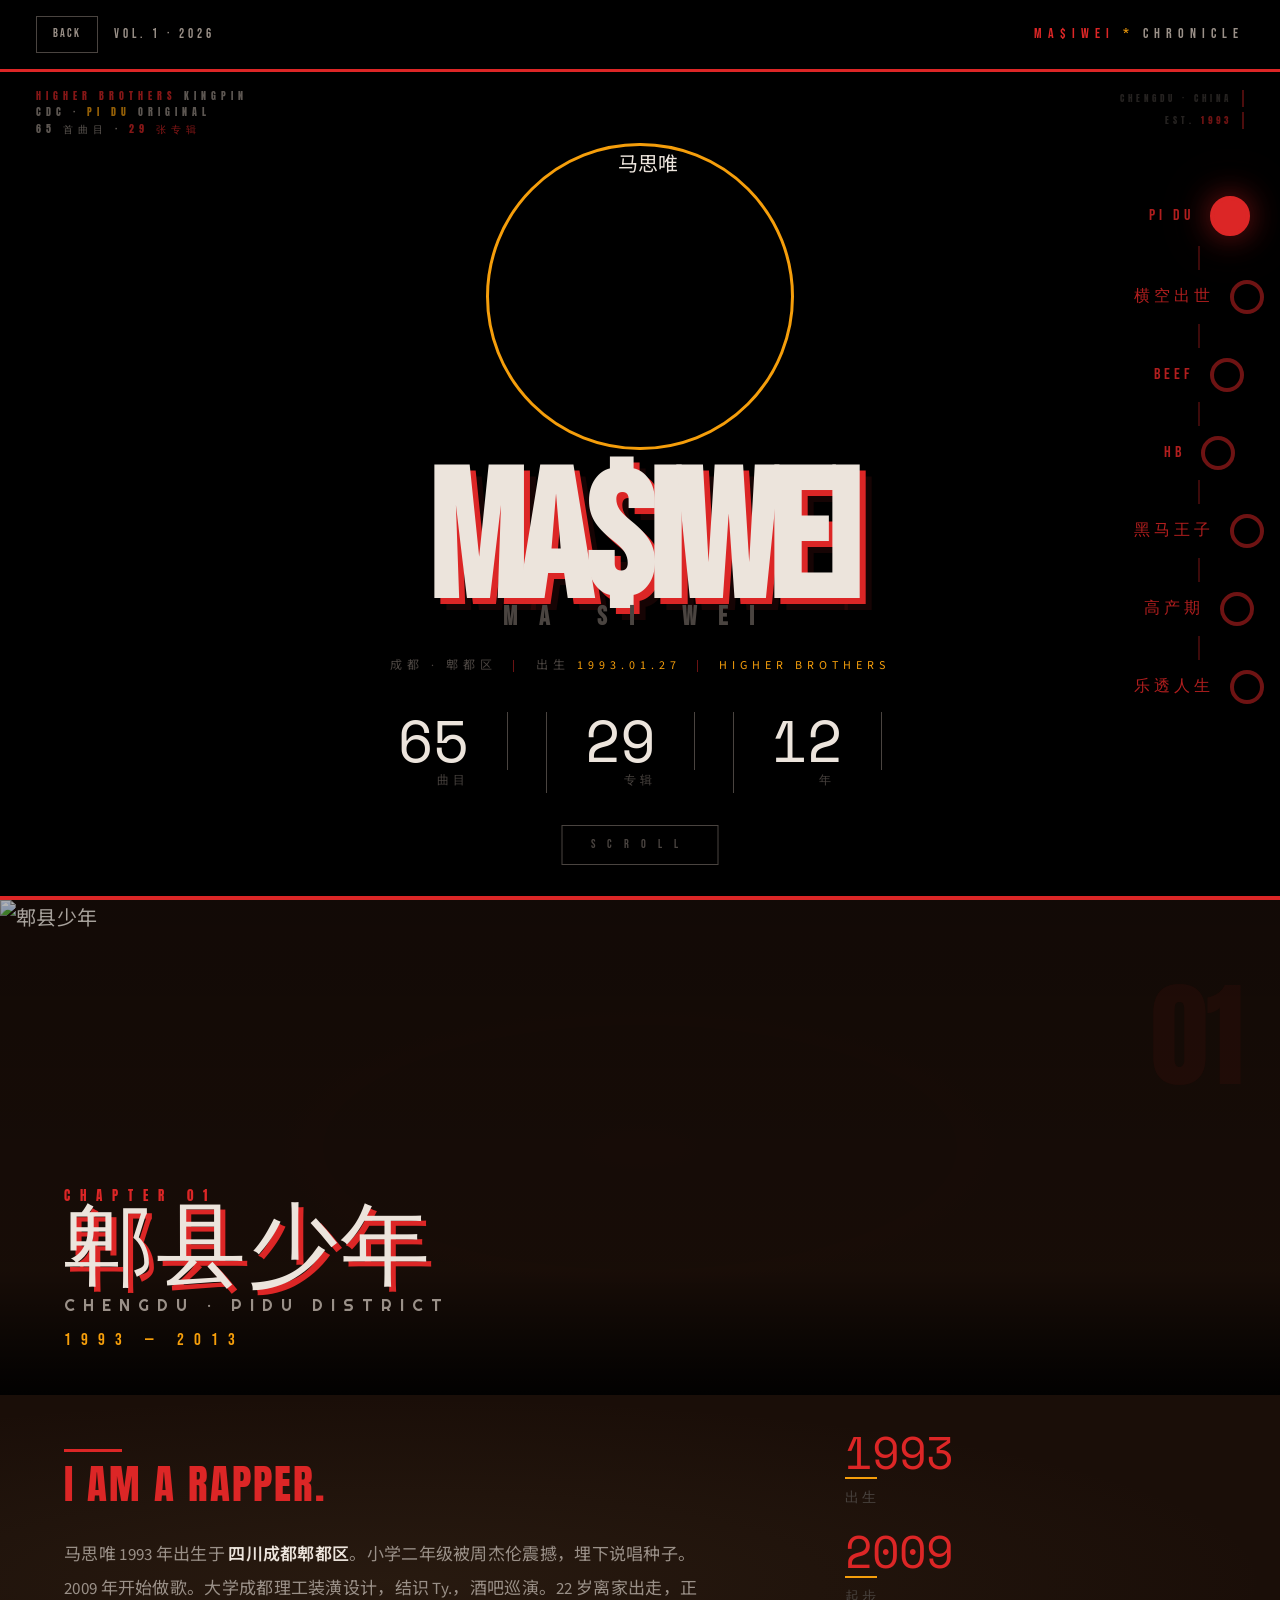
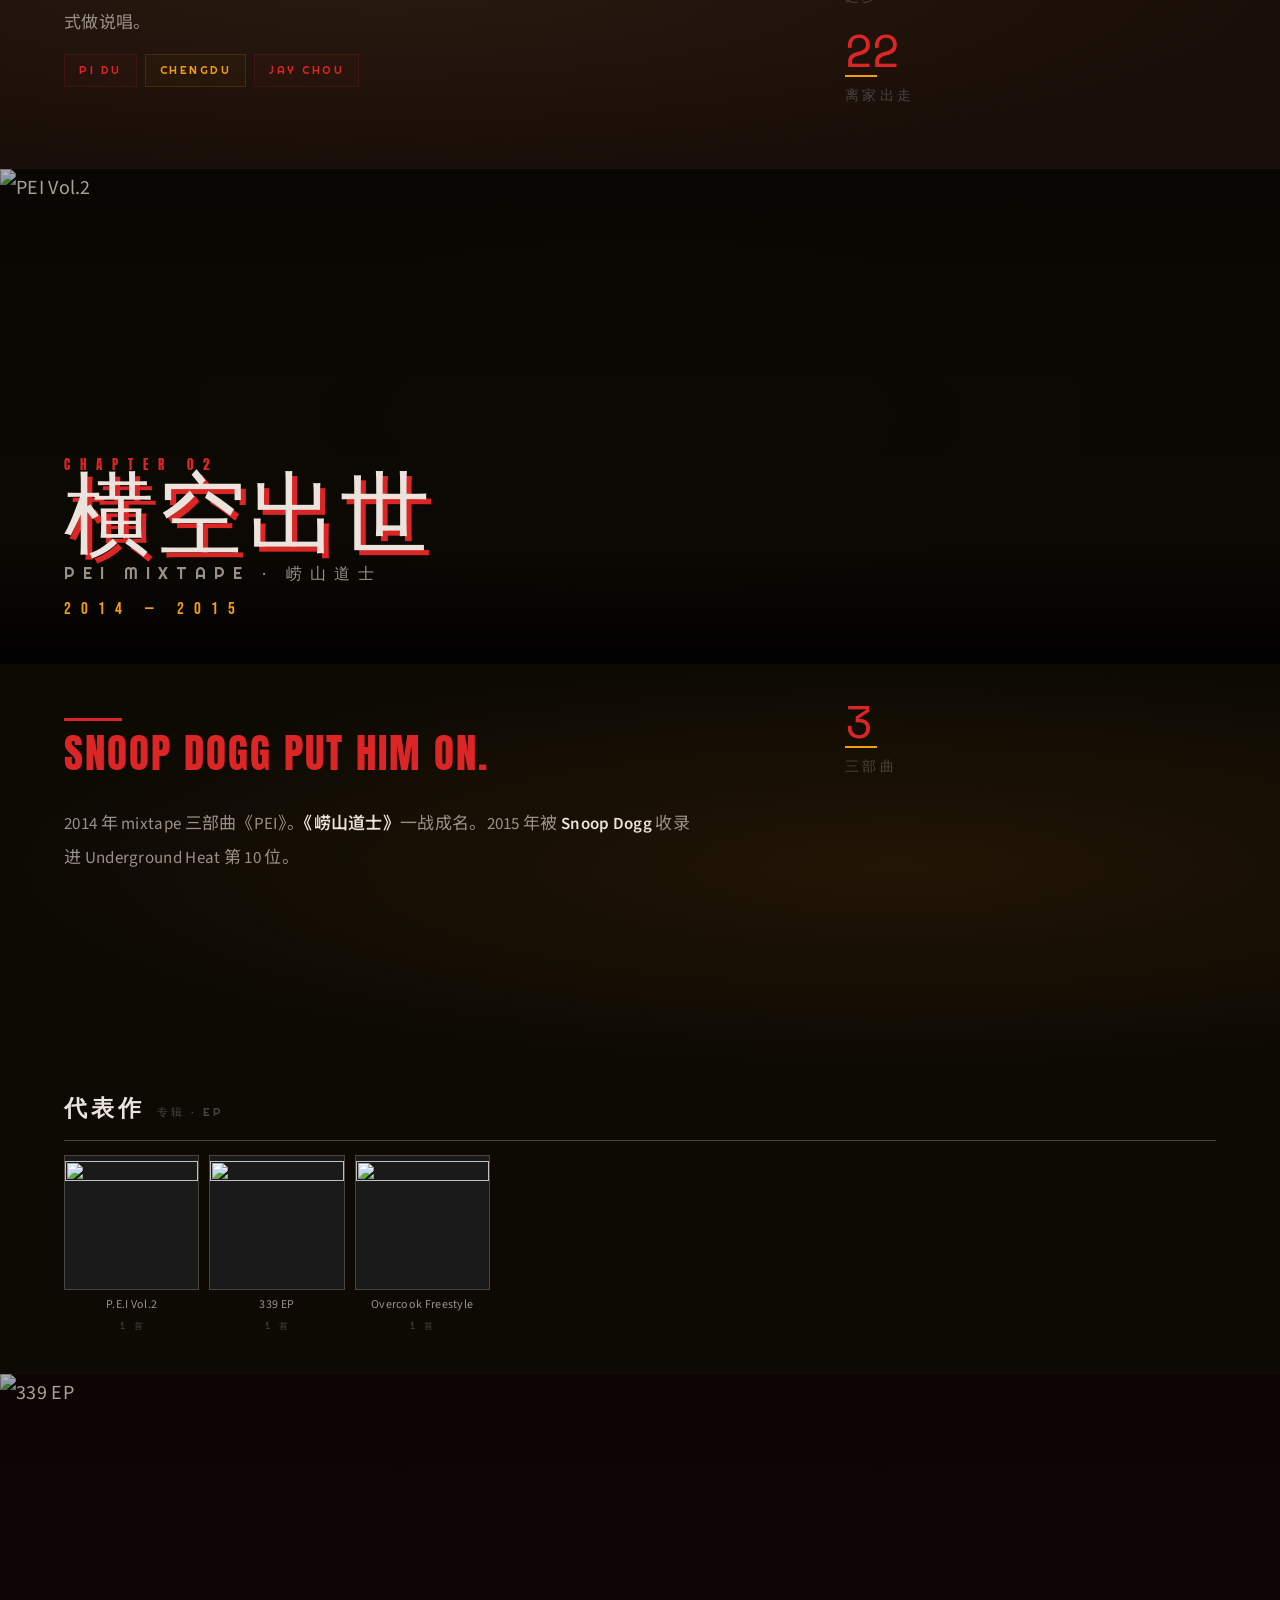
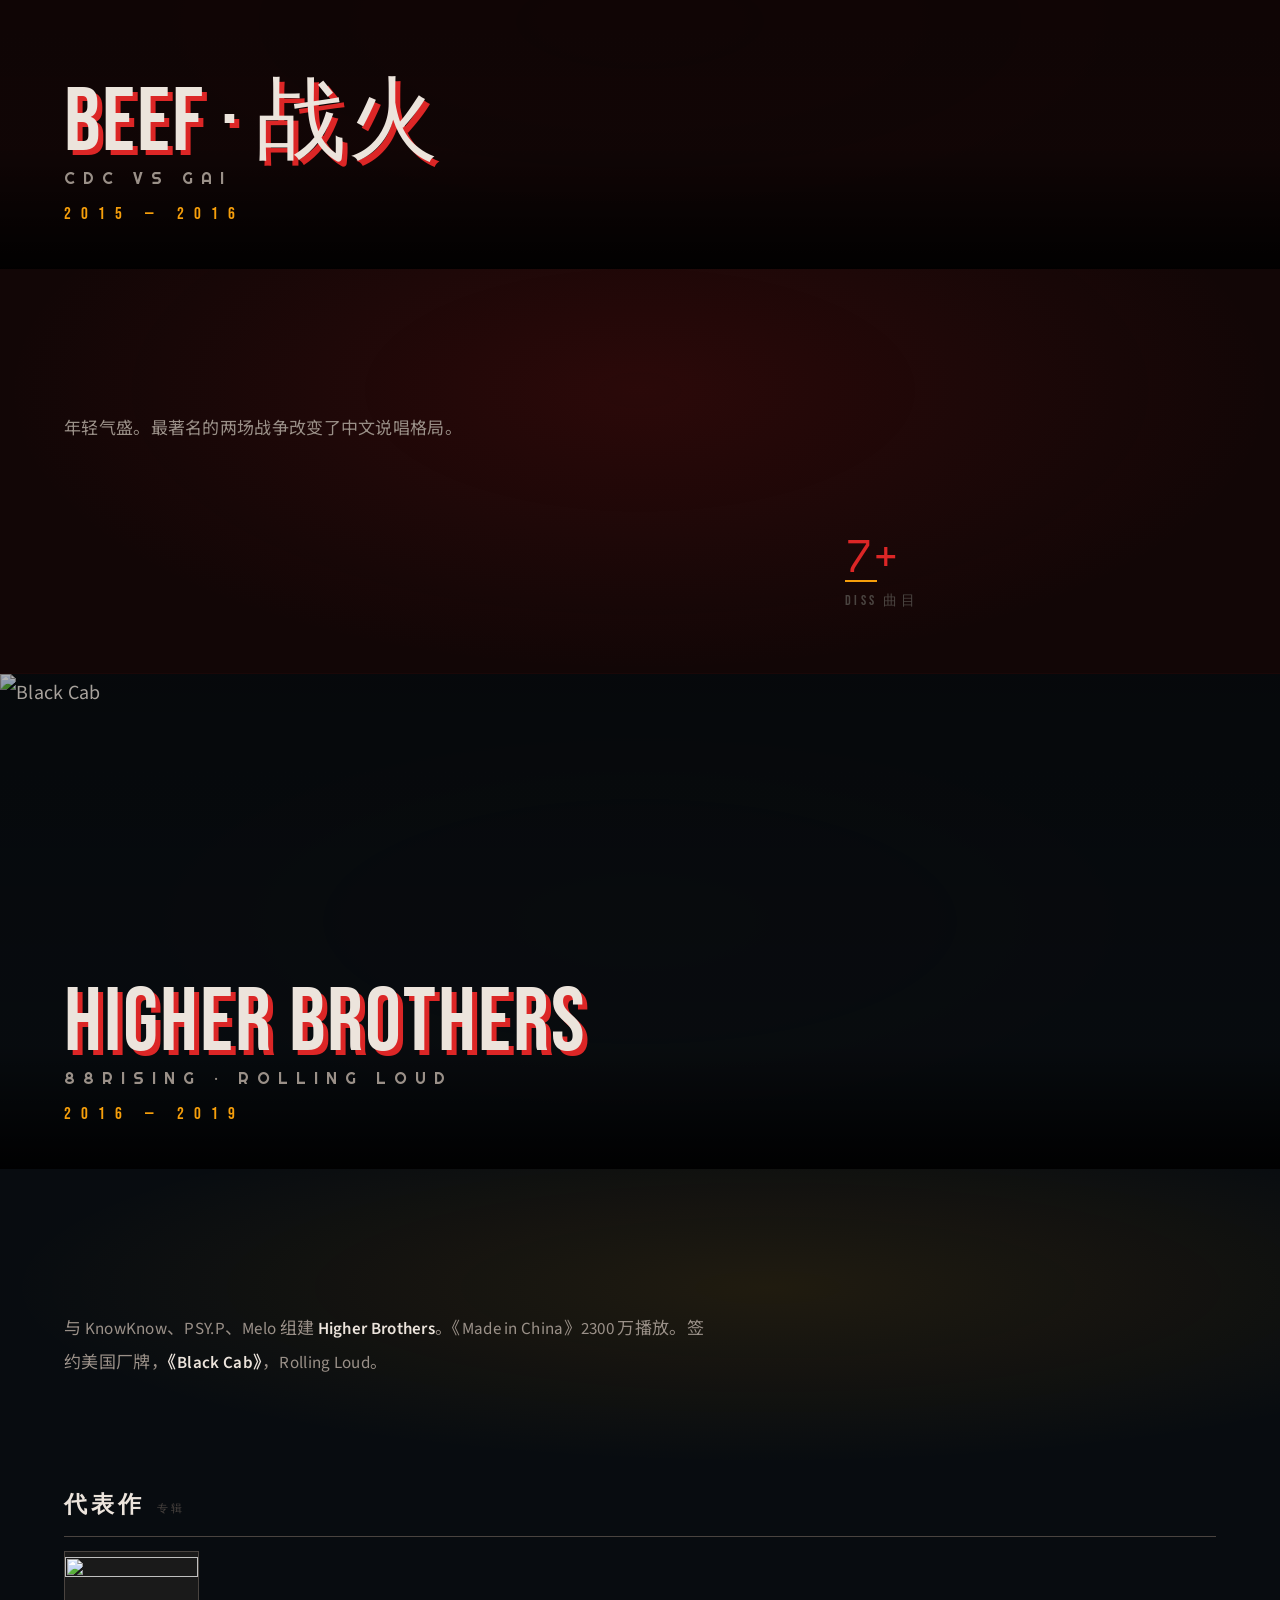
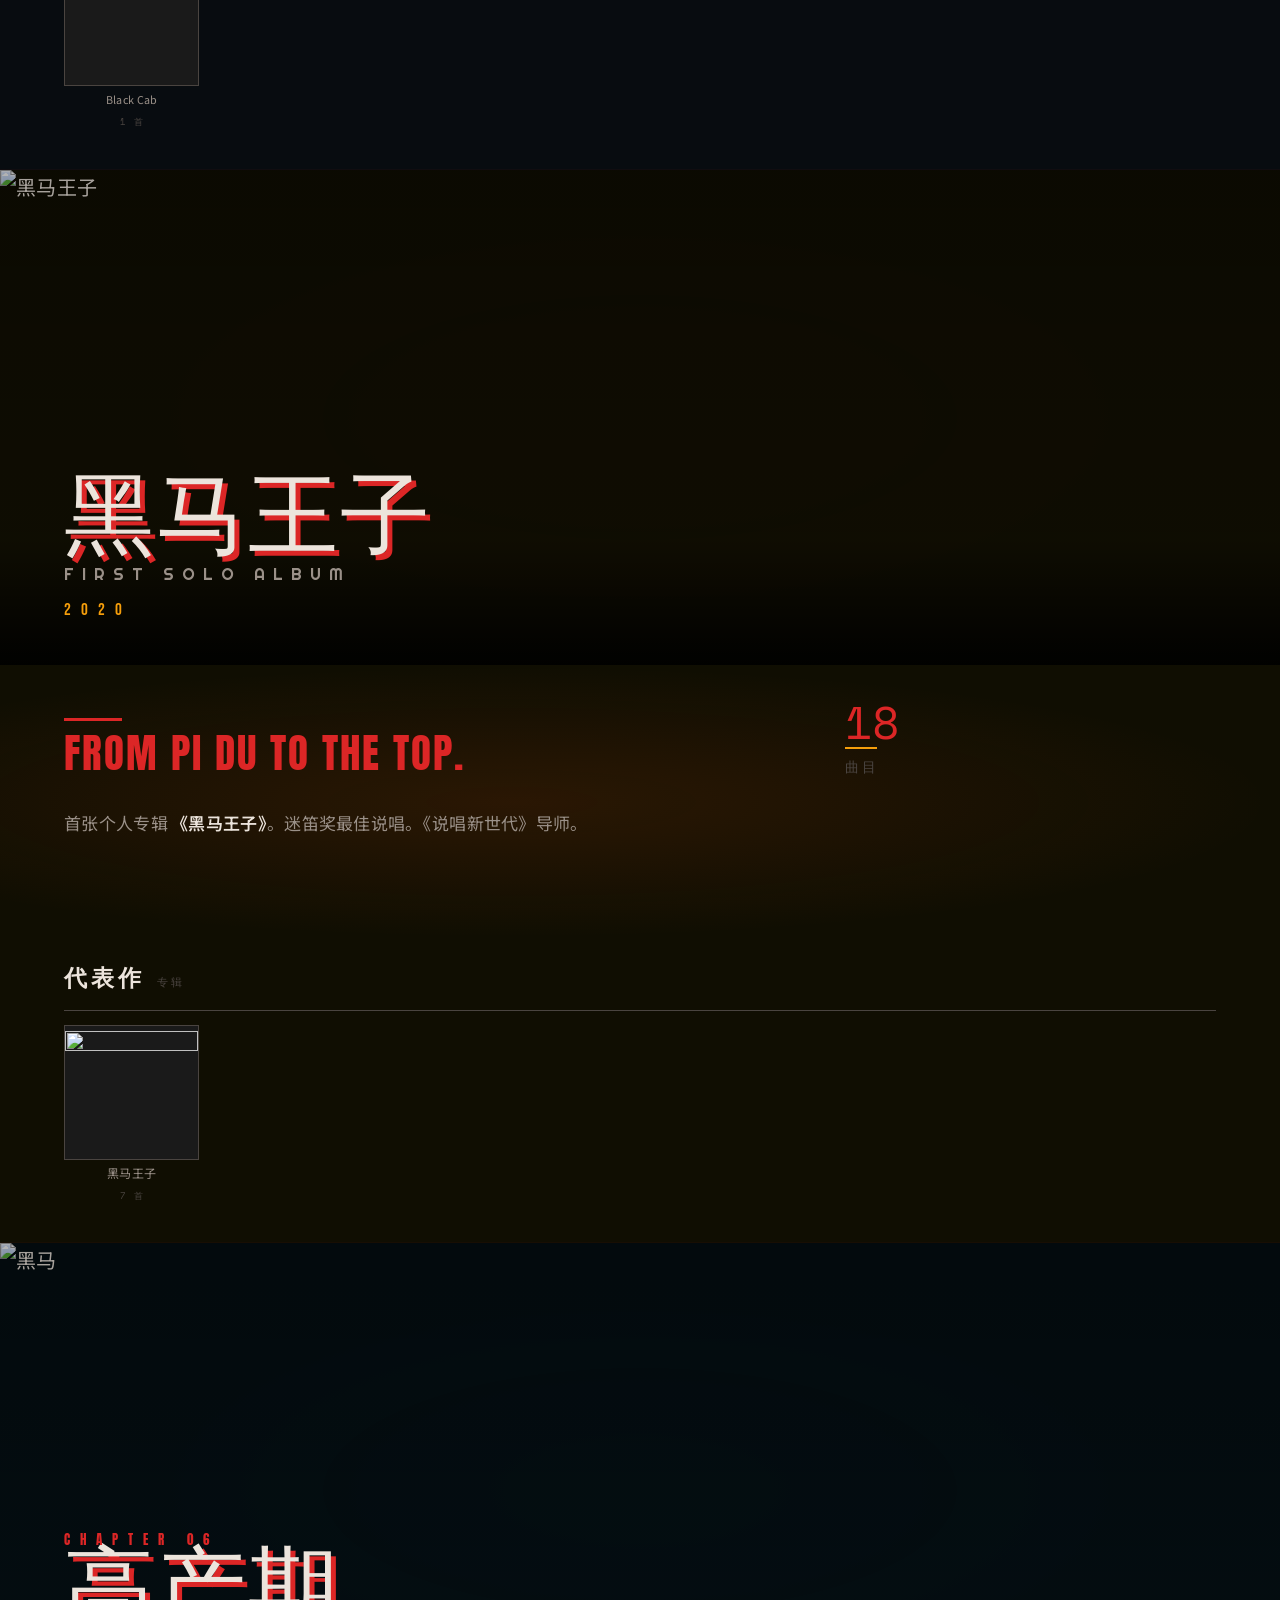
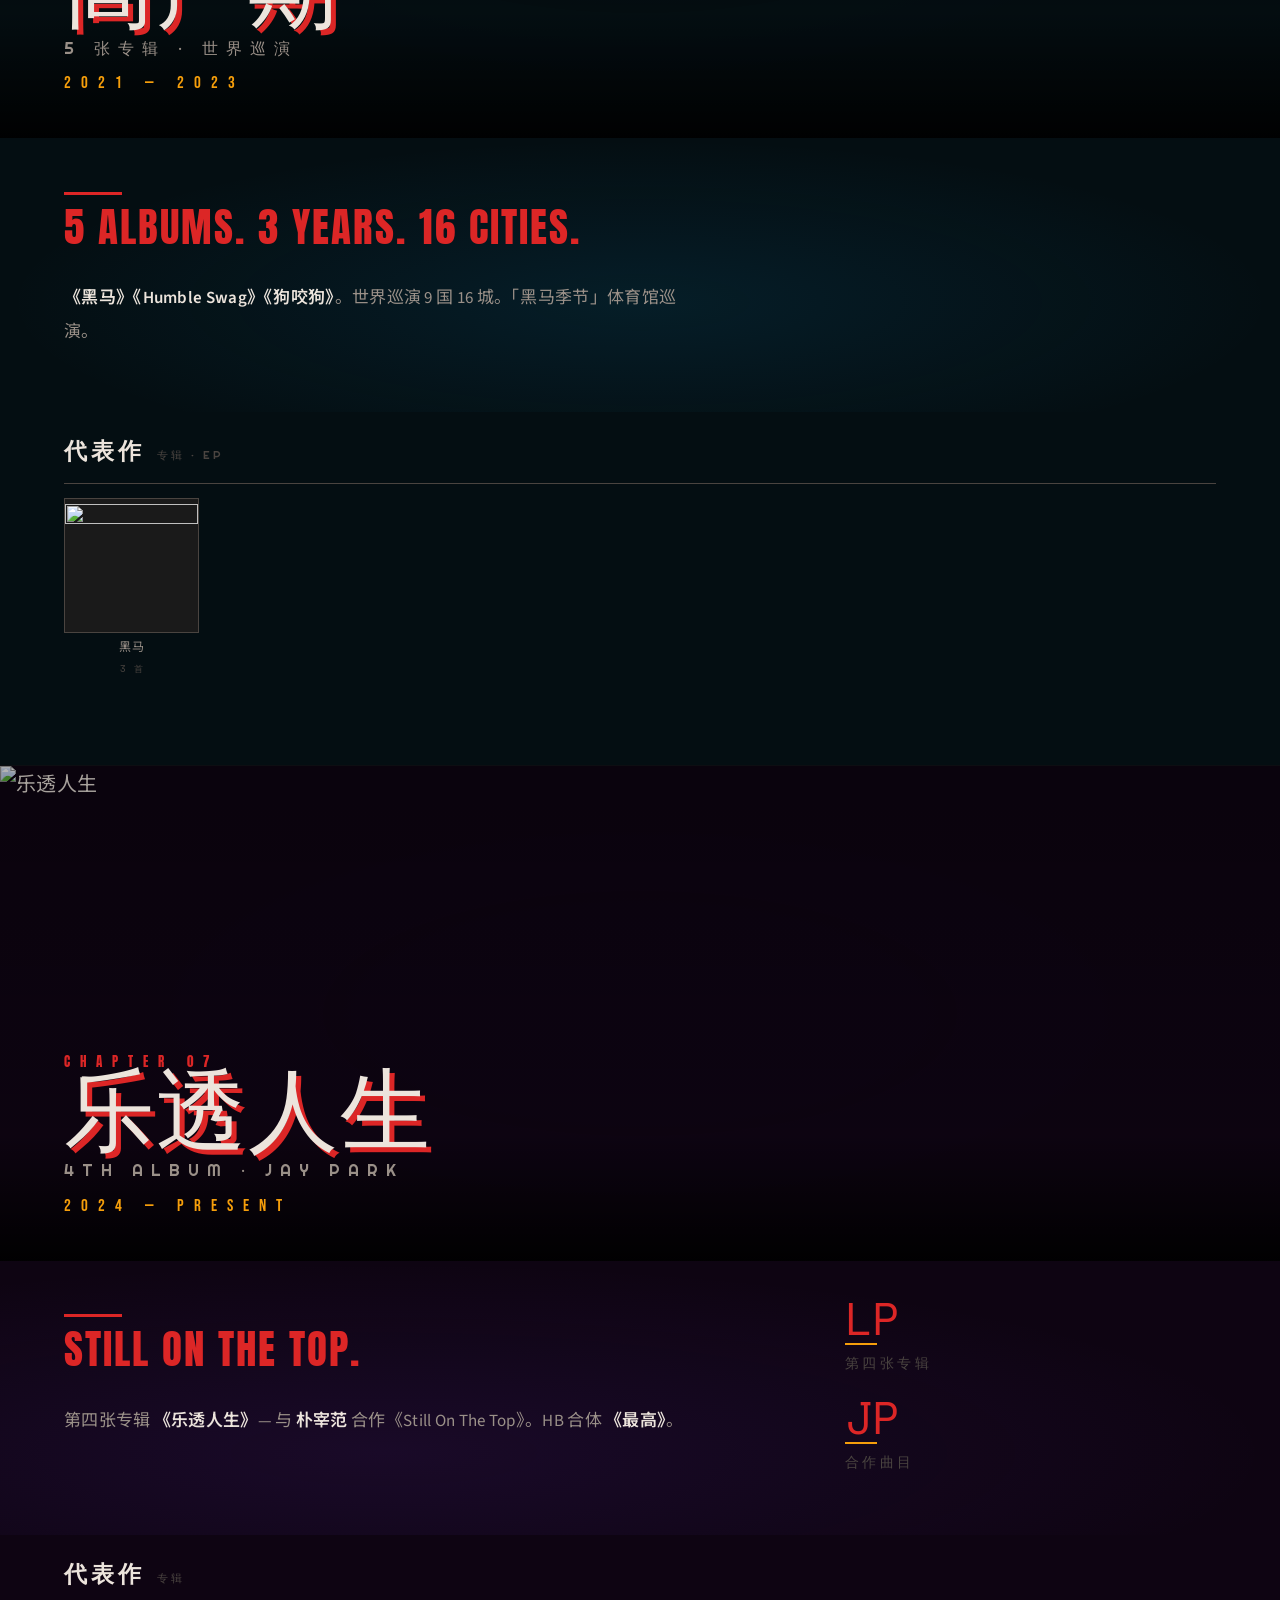
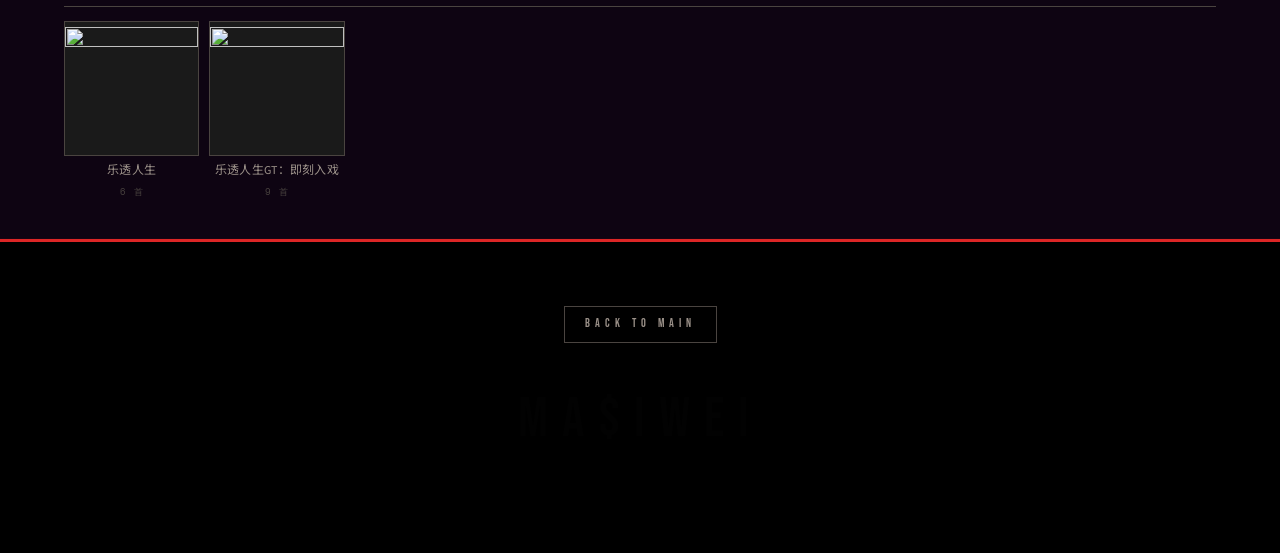
==== artist-masiwei.html @ 4bcbb210 "feat: add 马思唯 (MaSiWei) independent artist biography page - Magazine-style editorial layout with Ame" ====
<!DOCTYPE html>
<html lang="zh-CN">
<head>
<meta charset="UTF-8">
<meta name="viewport" content="width=device-width, initial-scale=1.0">
<title>MA$IWEI · 马思唯</title>
<link href="https://fonts.googleapis.com/css2?family=Bebas+Neue&family=Anton&family=Righteous&family=Space+Mono:wght@400;700&family=Source+Sans+3:wght@300;400;500;600;700;900&family=Noto+Sans+SC:wght@300;400;500;700;900&display=swap" rel="stylesheet">
<style>
*,*::before,*::after{margin:0;padding:0;box-sizing:border-box}
html{scroll-behavior:smooth}
body{font-family:'Source Sans 3','Noto Sans SC',sans-serif;background:#000;color:#ece4dc;overflow-x:hidden;font-weight:400;line-height:1.9;font-size:20px;-webkit-font-smoothing:antialiased;letter-spacing:0.3px}
:root{--bk:#000;--rd:#DC2626;--rd2:#991B1B;--gd:#F59E0B;--gd2:#D97706;--wh:#ece4dc;--gr:#9a9088;--gr2:#4a4440;--font-d:'Bebas Neue','Impact','Arial Black',sans-serif;--font-t:'Anton','Impact',sans-serif;--font-r:'Righteous',cursive;--font-b:'Source Sans 3','Noto Sans SC',sans-serif;--font-m:'Space Mono','Courier New',monospace;--spring:cubic-bezier(0.34,1.56,0.64,1);--ease-out:cubic-bezier(0.16,1,0.3,1)}
::selection{background:var(--rd);color:#000}a{color:inherit;text-decoration:none}img{display:block;max-width:100%}
.g-d{position:fixed;top:0;left:3%;width:80px;height:100vh;z-index:0;pointer-events:none;opacity:0.08}.g-d svg{width:100%;height:100%}
.g-s{position:fixed;inset:0;z-index:0;pointer-events:none;opacity:0.04}
.g-t{position:fixed;bottom:4%;right:4%;width:clamp(120px,20vw,260px);z-index:0;pointer-events:none;opacity:0.025}
.top-bar{position:fixed;top:0;left:0;right:0;z-index:1000;display:flex;align-items:center;justify-content:space-between;padding:16px 36px;background:#000;border-bottom:3px solid var(--rd);font-size:13px;letter-spacing:4px;text-transform:uppercase}
.top-bar .l{color:var(--gr);display:flex;align-items:center;gap:16px}
.top-bar .l .back{font-size:12px;letter-spacing:2px;color:var(--gr);border:1px solid var(--gr2);padding:6px 16px;transition:all .2s;font-family:var(--font-d)}
.top-bar .l .back:hover{border-color:var(--rd);color:var(--rd);transform:scale(0.97)}
.top-bar .l .back:active{transform:scale(0.92)}.top-bar .l span{font-family:var(--font-d);letter-spacing:4px;font-size:13px}
.top-bar .r{font-family:var(--font-d);color:var(--gr);letter-spacing:6px;font-size:14px}
.top-bar .r em{font-style:normal;color:var(--rd)}.top-bar .r .hl{color:var(--gd)}
.side-nav{position:fixed;right:16px;top:50%;transform:translateY(-50%);z-index:999;display:flex;flex-direction:column;align-items:center;gap:10px}
.side-nav .sn-dot{display:flex;align-items:center;gap:16px;flex-direction:row-reverse;cursor:pointer;transition:all .3s;opacity:0.5;position:relative}
.side-nav .sn-dot:hover,.side-nav .sn-dot.active{opacity:1}
.side-nav .sn-dot .sd-circle{width:34px;height:34px;border-radius:50%;border:4px solid rgba(220,38,38,0.5);transition:all .3s;flex-shrink:0;background:transparent}
.side-nav .sn-dot.active .sd-circle{background:var(--rd);border-color:var(--rd);box-shadow:0 0 30px rgba(220,38,38,0.5),0 0 60px rgba(220,38,38,0.2);width:40px;height:40px}
.side-nav .sn-dot:hover .sd-circle{border-color:var(--gd);background:rgba(245,158,11,0.15)}
.side-nav .sn-dot .sd-label{font-family:var(--font-d);font-size:16px;letter-spacing:4px;color:var(--rd);white-space:nowrap;text-transform:uppercase;opacity:0.8}
.side-nav .sn-line{width:2px;height:24px;background:var(--rd2);opacity:0.4}.side-nav .sn-line:last-child{display:none}
@media(max-width:768px){.side-nav{display:none}}
.hero{position:relative;min-height:100vh;display:flex;align-items:center;justify-content:center;overflow:hidden;background:#000;z-index:1;border-bottom:4px solid var(--rd)}
.hero::after{content:'';position:absolute;top:0;left:0;right:0;height:6px;background:linear-gradient(90deg,var(--rd),var(--gd),var(--rd))}
.hero-coverlines{position:absolute;top:clamp(70px,10vh,100px);left:clamp(20px,3vw,36px);z-index:3;display:flex;flex-direction:column;align-items:flex-start;gap:5px;opacity:0.6}
.hero-coverlines .cl{font-family:var(--font-t);font-size:clamp(10px,0.8vw,13px);letter-spacing:5px;text-transform:uppercase;color:var(--gr);line-height:1.1}
.hero-coverlines .cl em{font-style:normal;color:var(--rd)}.hero-coverlines .cl .g{color:var(--gd)}
.hero-coverlines-r{position:absolute;top:clamp(70px,10vh,100px);right:clamp(20px,3vw,36px);z-index:3;display:flex;flex-direction:column;align-items:flex-end;gap:5px;opacity:0.5}
.hero-coverlines-r .ln{font-family:var(--font-t);font-size:clamp(9px,0.7vw,12px);letter-spacing:4px;text-transform:uppercase;color:var(--gr2);border-right:2px solid var(--rd2);padding-right:10px}
.hero-coverlines-r .ln em{font-style:normal;color:var(--rd)}
.hero-inner{position:relative;z-index:2;display:flex;flex-direction:column;align-items:center;gap:clamp(14px,3vh,36px);text-align:center;padding:100px 20px 60px}
.hero-img-wrap{position:relative;width:clamp(200px,24vw,360px);height:clamp(200px,24vw,360px);border-radius:50%;overflow:hidden;border:3px solid var(--gd);box-shadow:0 0 60px var(--rdg),0 0 120px rgba(245,158,11,0.06),0 0 200px rgba(220,38,38,0.03);transition:transform .4s var(--spring),box-shadow .4s}
.hero-img-wrap:hover{transform:scale(1.04);box-shadow:0 0 80px rgba(220,38,38,0.25),0 0 160px rgba(245,158,11,0.1),0 0 240px rgba(220,38,38,0.05)}
.hero-img-wrap:active{transform:scale(0.97)}
.hero-img-wrap::before{content:'';position:absolute;inset:-12px;border-radius:50%;border:2px solid var(--rd);pointer-events:none;z-index:1;animation:bp 3s ease-in-out infinite}
.hero-img-wrap::after{content:'';position:absolute;inset:-26px;border-radius:50%;border:1px solid rgba(220,38,38,0.06);pointer-events:none;z-index:1;animation:bp2 4s ease-in-out infinite 1s}
@keyframes bp{0%,100%{opacity:0.3;transform:scale(1)}50%{opacity:0.6;transform:scale(1.02)}}
@keyframes bp2{0%,100%{opacity:0.1;transform:scale(1)}50%{opacity:0.3;transform:scale(1.03)}}
.hero-img-wrap img{width:100%;height:100%;object-fit:cover}
.hero h1{font-family:var(--font-d);font-size:clamp(80px,16vw,180px);line-height:0.75;letter-spacing:-0.04em;color:var(--wh);text-shadow:6px 6px 0 var(--rd),12px 12px 0 rgba(220,38,38,0.1);transition:text-shadow .4s}
.hero h1:hover{text-shadow:6px 6px 0 var(--gd),12px 12px 0 rgba(245,158,11,0.08)}
.hero h1 .sub{display:block;font-family:var(--font-d);font-size:clamp(16px,2vw,28px);letter-spacing:22px;color:var(--gr2);text-shadow:none;margin-top:-4px}
.hero-meta{display:flex;gap:clamp(8px,1.2vw,20px);font-size:clamp(12px,0.9vw,15px);color:var(--gr2);letter-spacing:5px;text-transform:uppercase;flex-wrap:wrap;justify-content:center}
.hero-meta em{font-style:normal;color:var(--gd)}.hero-meta .sp{color:var(--rd2)}
.hero-stats{display:flex;gap:clamp(20px,3vw,48px);margin-top:8px}
.hero-stats div{text-align:center;border-right:1px solid var(--gr2);padding-right:clamp(20px,3vw,48px)}
.hero-stats div:last-child{border:none;padding-right:0}
.hero-stats .num{font-family:var(--font-m);font-size:clamp(44px,4.5vw,68px);color:var(--wh);line-height:1;letter-spacing:-1px;opacity:0;transform:translateY(10px);animation:sf .6s ease forwards}
.hero-stats div:nth-child(1) .num{animation-delay:.3s}.hero-stats div:nth-child(2) .num{animation-delay:.5s}.hero-stats div:nth-child(3) .num{animation-delay:.7s}
@keyframes sf{to{opacity:1;transform:translateY(0)}}
.hero-stats .lbl{font-size:12px;color:var(--gr2);letter-spacing:4px;text-transform:uppercase;font-family:var(--font-d)}
.hero .sc{position:absolute;bottom:clamp(20px,3.5vh,36px);left:50%;transform:translateX(-50%);z-index:2;font-family:var(--font-d);font-size:clamp(11px,0.9vw,14px);letter-spacing:12px;text-transform:uppercase;color:var(--gr2);padding:8px 28px;border:1px solid var(--gr2);animation:pl 2.4s ease-in-out infinite;cursor:pointer;transition:all .3s}
.hero .sc:hover{color:var(--rd);border-color:var(--rd);animation:none}@keyframes pl{0%,100%{opacity:0.25}50%{opacity:0.65}}
.phases{position:relative;z-index:1;max-width:100%;margin:0 auto}
.phase{position:relative;overflow:hidden;border-bottom:1px solid rgba(220,38,38,0.04)}
.phase[data-bg="0"]{background:#1a0e08}.phase[data-bg="1"]{background:#0d0a04}.phase[data-bg="2"]{background:#120606}.phase[data-bg="3"]{background:#080c10}.phase[data-bg="4"]{background:#100e02}.phase[data-bg="5"]{background:#040e12}.phase[data-bg="6"]{background:#0e0412}
.ph-body[data-bg="0"]{background:radial-gradient(ellipse at 30% 50%,rgba(139,111,71,0.12) 0%,transparent 70%),#1a0e08}.ph-body[data-bg="1"]{background:radial-gradient(ellipse at 70% 50%,rgba(217,119,6,0.1) 0%,transparent 70%),#0d0a04}.ph-body[data-bg="2"]{background:radial-gradient(ellipse at 50% 30%,rgba(185,28,28,0.15) 0%,transparent 70%),#120606}.ph-body[data-bg="3"]{background:radial-gradient(ellipse at 60% 40%,rgba(245,158,11,0.1) 0%,transparent 70%),#080c10}.ph-body[data-bg="4"]{background:radial-gradient(ellipse at 40% 50%,rgba(234,88,12,0.12) 0%,transparent 70%),#100e02}.ph-body[data-bg="5"]{background:radial-gradient(ellipse at 50% 60%,rgba(14,165,233,0.1) 0%,transparent 70%),#040e12}.ph-body[data-bg="6"]{background:radial-gradient(ellipse at 30% 70%,rgba(124,58,237,0.1) 0%,transparent 70%),#0e0412}
.ph-hero{position:relative;width:100%;height:clamp(340px,55vh,620px);overflow:hidden}
.ph-hero img{width:100%;height:100%;object-fit:cover}.ph-hero:hover img{transform:scale(1.04)}

/* Base: animation targets hidden by default */
.pq,.ph-text,.tags-anim,.side .sb,.ec,.phase-album-card,.tr .tag,.phase-header *,.ph-sub,.ph-ch,.s-hr,.phase-album-more,.al-h,.ph-hero .ph-n{opacity:0}
.ph-hero::after{content:'';position:absolute;inset:0;background:linear-gradient(to top,rgba(0,0,0,0.93) 0%,rgba(0,0,0,0.1) 25%,rgba(0,0,0,0.3) 100%)}
.ph-hero .ph-overlay-color{position:absolute;inset:0;z-index:1;mix-blend-mode:overlay;opacity:0.08}
.ph-hero .ph-c{position:absolute;bottom:0;left:0;right:0;padding:clamp(24px,3vw,48px) clamp(28px,5vw,64px);z-index:2}
.ph-hero .ph-ch{font-family:var(--font-t);font-size:clamp(13px,1vw,16px);letter-spacing:10px;text-transform:uppercase;color:var(--rd);margin-bottom:4px}
.ph-hero .ph-t{font-family:var(--font-d);font-size:clamp(56px,7vw,90px);line-height:0.82;letter-spacing:2px;color:var(--wh);text-shadow:5px 5px 0 var(--rd)}
.ph-hero .ph-s{font-size:clamp(16px,1.2vw,20px);color:var(--gr);letter-spacing:8px;text-transform:uppercase;font-family:var(--font-r);margin-top:4px}
.ph-hero .ph-y{font-family:var(--font-d);font-size:clamp(16px,1.3vw,20px);letter-spacing:10px;color:var(--gd);margin-top:4px}
.ph-hero .ph-n{position:absolute;top:clamp(14px,2vw,28px);right:clamp(18px,3vw,40px);font-family:var(--font-t);font-size:clamp(72px,9vw,120px);color:rgba(220,38,38,0.06);z-index:2;letter-spacing:-2px}
.ph-body{padding:clamp(28px,3vw,48px) clamp(28px,5vw,64px);max-width:1280px;margin:0 auto;display:flex;flex-wrap:wrap;gap:clamp(20px,3vw,48px);position:relative;min-height:clamp(200px,30vh,360px)}
.ph-body .main{flex:2;min-width:320px}.ph-body .side{flex:1;min-width:200px}
@media(max-width:768px){.ph-body{flex-direction:column}}
.pq{font-family:var(--font-t);font-size:clamp(30px,3.2vw,48px);line-height:1;letter-spacing:2px;color:var(--rd);padding:clamp(10px,1.2vw,16px) 0;margin-bottom:18px;text-transform:uppercase;position:relative}.pq::before{content:'';display:block;width:clamp(40px,4.5vw,70px);height:3px;background:var(--rd);margin-bottom:12px}.pq:hover::before{width:clamp(70px,8vw,120px)}
.ph-text{font-size:clamp(17px,1.2vw,20px);color:var(--gr);line-height:2;max-width:640px}.ph-text p{margin-bottom:14px}.ph-text strong{color:var(--wh);font-weight:600}
.tr{display:flex;flex-wrap:wrap;gap:8px;margin-top:10px}
.tag{display:inline-block;padding:5px 14px;font-size:11px;letter-spacing:2.5px;text-transform:uppercase;font-weight:500;border:1px solid;transition:all .25s;font-family:var(--font-r)}.tag:hover{transform:translateY(-2px)}
.t-rd{border-color:rgba(220,38,38,0.15);color:var(--rd);background:rgba(220,38,38,0.03)}.t-rd:hover{border-color:var(--rd);background:rgba(220,38,38,0.06)}
.t-gd{border-color:rgba(245,158,11,0.15);color:var(--gd);background:rgba(245,158,11,0.03)}.t-gd:hover{border-color:var(--gd);background:rgba(245,158,11,0.06)}
.sb{margin-bottom:20px}.sb:hover{transform:translateX(3px)}
.sb .n{font-family:var(--font-m);font-size:clamp(38px,3.5vw,54px);color:var(--rd);line-height:0.85;letter-spacing:-1px}
.sb .l{font-size:14px;color:var(--gr2);letter-spacing:3.5px;text-transform:uppercase;font-family:var(--font-d);margin-top:4px}
.sb .lne{width:32px;height:2px;background:var(--gd);margin:6px 0;transition:width .35s}.sb:hover .lne{width:56px}
.s-hr{height:1px;background:var(--gr2);margin:16px 0}
.ec{border-left:3px solid;border-radius:0;padding:14px 18px;margin-bottom:12px;background:rgba(220,38,38,0.012);transition:all .25s;cursor:default}
.ec:hover{background:rgba(220,38,38,0.04);transform:translateX(5px)}
.ec .ec-t{font-size:10px;text-transform:uppercase;letter-spacing:2.5px;font-weight:500;font-family:var(--font-r)}
.ec .ec-tl{font-weight:600;font-size:15px;margin-bottom:3px;color:var(--wh);font-family:var(--font-d);letter-spacing:2px}
.ec .ec-d{font-size:14px;color:var(--gr);line-height:1.7}
.al-sec{padding:clamp(12px,1.5vw,20px) clamp(28px,5vw,64px) clamp(24px,3vw,48px);max-width:1280px;margin:0 auto;position:relative}
.al-sec .al-h{display:flex;align-items:baseline;gap:12px;margin-bottom:14px;border-bottom:1px solid var(--gr2);padding-bottom:8px}
.al-sec .al-h h3{font-family:var(--font-d);font-size:clamp(20px,1.8vw,28px);letter-spacing:4px;color:var(--wh)}
.al-sec .al-h span{font-size:11px;color:var(--gr2);letter-spacing:3px;text-transform:uppercase;font-family:var(--font-r)}
.phase-albums{display:grid;grid-template-columns:repeat(auto-fill,minmax(clamp(90px,10vw,120px),1fr));gap:10px}
.phase-album-card{cursor:pointer;transition:transform .25s var(--spring);position:relative}
.phase-album-card:hover{transform:translateY(-6px)}.phase-album-card:active{transform:translateY(-2px) scale(0.96)}
.phase-album-img{width:100%;aspect-ratio:1;object-fit:cover;border:1px solid var(--gr2);transition:all .25s;background:#1a1a1a}
.phase-album-card:hover .phase-album-img{border-color:var(--rd);box-shadow:0 8px 28px rgba(220,38,38,0.12)}
.phase-album-name{font-size:12px;color:var(--gr);margin-top:4px;text-align:center;white-space:nowrap;overflow:hidden;text-overflow:ellipsis}
.phase-album-card:hover .phase-album-name{color:var(--wh)}
.phase-album-count{font-size:9px;color:var(--gr2);text-align:center;letter-spacing:1px;font-family:var(--font-m)}
.track-list{display:none;grid-column:1/-1;padding:10px;background:rgba(0,0,0,0.35);margin-top:4px}
.track-list.open{display:block;animation:ti .3s ease}
@keyframes ti{from{opacity:0;transform:translateY(-8px)}to{opacity:1;transform:translateY(0)}}
.track-item{display:flex;align-items:center;justify-content:space-between;padding:8px 10px;gap:4px;font-size:15px;border-bottom:1px solid rgba(255,255,255,0.015)}.track-item:last-child{border:none}.track-item:hover{background:rgba(220,38,38,0.03)}
.track-item .ti-l{display:flex;align-items:center;gap:10px;min-width:0;flex:1}
.track-item .ti-i{font-size:10px;color:var(--gr2);width:14px;text-align:right;flex-shrink:0;font-family:var(--font-m)}
.track-item .ti-n{color:var(--wh);overflow:hidden;text-overflow:ellipsis;white-space:nowrap;font-size:14px}
.track-item .ti-f{font-size:12px;color:var(--gr2)}.track-item .ti-r{display:flex;align-items:center;gap:8px;flex-shrink:0}
.track-item .ti-d{font-size:11px;color:var(--gr2);font-family:var(--font-m)}
.track-item .ti-p{width:24px;height:24px;border:1px solid var(--gr2);background:transparent;color:var(--gd);font-size:9px;cursor:pointer;display:flex;align-items:center;justify-content:center;transition:all .15s;flex-shrink:0}
.track-item .ti-p:hover{background:var(--rd);color:#000;border-color:var(--rd);transform:scale(1.15)}.track-item .ti-p:active{transform:scale(0.85)}
.track-item .ti-p.playing{background:var(--gd);color:#000;border-color:var(--gd);box-shadow:0 0 14px rgba(245,158,11,0.2)}
.phase-album-more{grid-column:1/-1;text-align:center;padding:8px;color:var(--gr);font-size:11px;letter-spacing:2px;text-transform:uppercase;cursor:pointer;border:1px dashed var(--gr2);transition:all .25s;font-family:var(--font-d)}
.phase-album-more:hover{color:var(--rd);border-color:var(--rd);background:rgba(220,38,38,0.02)}
.footer{padding:60px 24px 80px;text-align:center;background:#000;border-top:3px solid var(--rd);position:relative;z-index:1}
.footer a{color:var(--gr);font-size:12px;letter-spacing:5px;text-transform:uppercase;transition:all .25s;border:1px solid var(--gr2);padding:6px 20px;display:inline-block;font-family:var(--font-d)}
.footer a:hover{color:var(--rd);border-color:var(--rd);transform:scale(1.03)}.footer a:active{transform:scale(0.95)}
.footer .ft{font-family:var(--font-d);font-size:56px;letter-spacing:14px;color:rgba(255,255,255,0.008);margin-top:24px}
.audio-bar{position:fixed;bottom:0;left:0;right:0;z-index:2000;background:#000;border-top:2px solid var(--rd);padding:10px 20px;display:flex;align-items:center;gap:12px;font-size:14px;color:var(--gr);transform:translateY(100%);transition:transform .35s var(--ease-out);visibility:hidden}
.audio-bar.show{transform:translateY(0);visibility:visible}
.audio-bar .ab-i{flex:1;min-width:0;display:flex;align-items:center;gap:10px}
.audio-bar .ab-img{width:28px;height:28px;object-fit:cover;flex-shrink:0;border:1px solid var(--gr2)}
.audio-bar .ab-n{overflow:hidden;text-overflow:ellipsis;white-space:nowrap;color:var(--wh);font-size:14px}
.audio-bar .ab-p{flex:0 1 140px;height:2px;background:var(--gr2);overflow:hidden}
.audio-bar .ab-pi{height:100%;width:0%;background:var(--rd);transition:width .3s}
.audio-bar .ab-x{width:22px;height:22px;border:1px solid var(--gr2);background:transparent;color:var(--gr);cursor:pointer;display:flex;align-items:center;justify-content:center;font-size:11px;transition:all .15s;flex-shrink:0}
.audio-bar .ab-x:hover{color:var(--rd);border-color:var(--rd);transform:scale(1.1)}.audio-bar .ab-x:active{transform:scale(0.9)}
@media(max-width:768px){.hero-coverlines,.hero-coverlines-r{display:none}.hero-img-wrap{width:clamp(160px,40vw,240px);height:clamp(160px,40vw,240px)}.ph-hero{height:clamp(240px,45vw,360px)}.ph-hero .ph-t{font-size:clamp(34px,8vw,48px);text-shadow:4px 4px 0 var(--rd)}.ph-hero .ph-n{font-size:clamp(40px,14vw,56px)}.ph-body{padding:16px 20px}.al-sec{padding:12px 20px 24px}.hero h1{font-size:clamp(52px,16vw,80px);text-shadow:4px 4px 0 var(--rd)}.hero h1 .sub{font-size:clamp(14px,3.5vw,20px);letter-spacing:14px}.hero-meta{flex-direction:column;align-items:center;gap:4px}.pq{font-size:clamp(20px,5vw,30px)}.top-bar{padding:10px 16px;font-size:11px}.g-d{left:1%;opacity:0.05;width:40px}}
@media(max-width:480px){.phase-albums{grid-template-columns:repeat(2,1fr)}.ph-hero{height:200px}.ph-hero .ph-c{padding:14px}.audio-bar .ab-p{display:none}}
@media(prefers-reduced-motion:reduce){.phase,.hero .sc,.phase-album-card,.tag,.ec,.sb,.pq,.ph-hero .ph-n,.ph-text,.tags-anim,.side .sb,.phase-header *,.ph-sub,.ph-ch,.al-h{opacity:1;transform:none!important;transition:none!important;animation:none!important}.hero-stats .num{opacity:1;transform:none;animation:none}.hero-img-wrap::before,.hero-img-wrap::after{animation:none!important}.audio-bar{transition:none}.phase{opacity:1}}
</style>
</head>
<body>
<div class="g-d"><svg viewBox="0 0 120 800"><defs><linearGradient id="dg" x1="0" y1="0" x2="0" y2="1"><stop offset="0%" stop-color="#DC2626" stop-opacity="0.8"/><stop offset="50%" stop-color="#DC2626" stop-opacity="0.3"/><stop offset="100%" stop-color="#DC2626" stop-opacity="0"/></linearGradient><filter id="dr"><feTurbulence type="fractalNoise" baseFrequency="0.08" numOctaves="2" result="n"/><feDisplacementMap in="SourceGraphic" in2="n" scale="4" xChannelSelector="R" yChannelSelector="G"/></filter></defs>
<path d="M30 -10 C28 60,34 80,30 140 C26 200,32 220,30 280 C28 340,34 360,30 420 C26 480,32 500,30 560" stroke="url(#dg)" stroke-width="5" fill="none" stroke-linecap="round" filter="url(#dr)"/><circle cx="30" cy="568" r="4" fill="#DC2626" opacity="0.4"/><path d="M70 -10 C68 40,74 50,70 90 C66 130,72 140,70 180 C68 220,74 230,70 270" stroke="url(#dg)" stroke-width="7" fill="none" stroke-linecap="round" filter="url(#dr)"/><circle cx="70" cy="278" r="6" fill="#DC2626" opacity="0.35"/><path d="M100 -10 C98 25,104 35,100 60 C96 85,102 95,100 120" stroke="url(#dg)" stroke-width="4" fill="none" stroke-linecap="round" filter="url(#dr)"/><circle cx="100" cy="126" r="3.5" fill="#DC2626" opacity="0.3"/></svg></div>
<div class="g-s"><svg viewBox="0 0 400 400"><circle cx="45" cy="55" r="12" fill="#DC2626" opacity="0.3"/><circle cx="32" cy="42" r="5" fill="#DC2626" opacity="0.2"/><circle cx="320" cy="80" r="15" fill="#F59E0B" opacity="0.25"/><circle cx="308" cy="65" r="6" fill="#F59E0B" opacity="0.15"/><circle cx="80" cy="180" r="18" fill="#DC2626" opacity="0.2"/><circle cx="65" cy="170" r="7" fill="#DC2626" opacity="0.12"/><circle cx="280" cy="200" r="20" fill="#F59E0B" opacity="0.18"/><circle cx="265" cy="185" r="8" fill="#F59E0B" opacity="0.1"/><circle cx="200" cy="300" r="25" fill="#DC2626" opacity="0.12"/><circle cx="180" cy="290" r="10" fill="#DC2626" opacity="0.08"/><circle cx="350" cy="350" r="14" fill="#F59E0B" opacity="0.15"/><circle cx="120" cy="50" r="2.5" fill="#DC2626" opacity="0.2"/></svg></div>
<div class="g-t"><svg viewBox="0 0 600 200"><g transform="rotate(-8,300,100)"><text x="48" y="120" font-family="'Arial Black','Impact',sans-serif" font-size="88" font-weight="900" fill="none" stroke="#DC2626" stroke-width="3" letter-spacing="-1" opacity="0.6">MA$IWEI</text><text x="48" y="120" font-family="'Arial Black','Impact',sans-serif" font-size="88" fill="none" stroke="#F59E0B" stroke-width="1.5" letter-spacing="-1" opacity="0.2" transform="translate(2,2)">MA$IWEI</text><text x="48" y="120" font-family="'Arial Black','Impact',sans-serif" font-size="88" fill="#DC2626" letter-spacing="-1" opacity="0.08">MA$IWEI</text></g></svg></div>
<div class="top-bar">
  <div class="l"><a class="back" href="index.html#music">BACK</a><span>VOL. 1 · 2026</span></div>
  <div class="r"><em>MA$IWEI</em> <span class="hl">*</span> CHRONICLE</div>
</div>
<nav class="side-nav" id="sideNav"></nav>
<section class="hero">
  <div class="hero-coverlines"><div class="cl"><em>HIGHER BROTHERS</em> KINGPIN</div><div class="cl">CDC · <em class="g">PI DU</em> ORIGINAL</div><div class="cl">65 首曲目 · <em>29 张专辑</em></div></div>
  <div class="hero-coverlines-r"><div class="ln">CHENGDU · CHINA</div><div class="ln">EST. <em>1993</em></div></div>
  <div class="hero-inner">
    <div class="hero-img-wrap"><img src="https://p1.music.126.net/bRHsTqcAX6mpZCylq_GIzQ==/109951170646726907.jpg" alt="马思唯"></div>
    <h1>MA$IWEI<span class="sub">MA SI WEI</span></h1>
    <div class="hero-meta"><span>成都 · 郫都区</span><span class="sp">|</span><span>出生 <em>1993.01.27</em></span><span class="sp">|</span><span><em>HIGHER BROTHERS</em></span></div>
    <div class="hero-stats" id="heroStats">
      <div><div class="num" id="trackCount">0</div><div class="lbl">曲目</div></div>
      <div><div class="num" id="albumCount">0</div><div class="lbl">专辑</div></div>
      <div><div class="num" id="yearCount">0</div><div class="lbl">年</div></div>
    </div>
  </div>
  <div class="sc">SCROLL</div>
</section>
<div class="phases" id="phases">

<section class="phase" data-bg="0" id="ph-0">
  <div class="ph-hero"><div class="ph-overlay-color" style="background:radial-gradient(ellipse at 50% 50%,rgba(139,111,71,0.2),transparent 70%)"></div>
    <img src="https://p1.music.126.net/bRHsTqcAX6mpZCylq_GIzQ==/109951170646726907.jpg" alt="郫县少年">
    <div class="ph-c"><div class="ph-ch">CHAPTER 01</div><div class="ph-t">郫县少年</div><div class="ph-s">Chengdu · Pidu District</div><div class="ph-y">1993 — 2013</div></div><div class="ph-n">01</div>
  </div>
  <div class="ph-body" data-bg="0">
    <div class="main"><div class="pq">I AM A RAPPER.</div><div class="ph-text"><p>马思唯 1993 年出生于 <strong>四川成都郫都区</strong>。小学二年级被周杰伦震撼，埋下说唱种子。2009 年开始做歌。大学成都理工装潢设计，结识 Ty.，酒吧巡演。22 岁离家出走，正式做说唱。</p></div><div class="tr tags-anim"><span class="tag t-rd">PI DU</span><span class="tag t-gd">CHENGDU</span><span class="tag t-rd">JAY CHOU</span></div></div>
    <div class="side"><div class="sb"><div class="n">1993</div><div class="lne"></div><div class="l">出生</div></div><div class="sb"><div class="n">2009</div><div class="lne"></div><div class="l">起步</div></div><div class="sb"><div class="n">22</div><div class="lne"></div><div class="l">离家出走</div></div></div>
  </div>
</section>

<section class="phase" data-bg="1" id="ph-1">
  <div class="ph-hero"><div class="ph-overlay-color" style="background:radial-gradient(ellipse at 50% 50%,rgba(217,119,6,0.2),transparent 70%)"></div>
    <img src="https://p1.music.126.net/mocgR7CtRM_5LDU9W-NnJQ==/3341415837064327.jpg" alt="PEI Vol.2">
    <div class="ph-c"><div class="ph-ch">CHAPTER 02</div><div class="ph-t">横空出世</div><div class="ph-s">PEI Mixtape · 崂山道士</div><div class="ph-y">2014 — 2015</div></div><div class="ph-n">02</div>
  </div>
  <div class="ph-body" data-bg="1">
    <div class="main"><div class="pq">SNOOP DOGG PUT HIM ON.</div><div class="ph-text"><p>2014 年 mixtape 三部曲《PEI》。<strong>《崂山道士》</strong>一战成名。2015 年被 <strong>Snoop Dogg</strong> 收录进 Underground Heat 第 10 位。</p></div><div class="tr tags-anim"><span class="tag t-gd">PEI TRILOGY</span><span class="tag t-rd">SNOOP DOGG</span></div></div>
    <div class="side"><div class="sb"><div class="n">3</div><div class="lne"></div><div class="l">三部曲</div></div><div class="sb"><div class="n">#10</div><div class="lne"></div><div class="l">地下榜单</div></div><div class="s-hr"></div><div class="ec" style="border-left-color:#D97706"><div class="ec-t" style="color:#D97706">DISS</div><div class="ec-tl">Diss 半个说唱圈</div><div class="ec-d">小老虎、Jony J、老道、C-Block</div></div></div>
  </div>
  <div class="al-sec"><div class="al-h"><h3>代表作</h3><span>专辑 · EP</span></div><div class="phase-albums" data-p="1"></div></div>
</section>

<section class="phase" data-bg="2" id="ph-2">
  <div class="ph-hero"><div class="ph-overlay-color" style="background:radial-gradient(ellipse at 50% 50%,rgba(185,28,28,0.25),transparent 70%)"></div>
    <img src="https://p1.music.126.net/7VIVlaayIqrC01Cy5b5iHQ==/109951165139518148.jpg" alt="339 EP">
    <div class="ph-c"><div class="ph-ch">CHAPTER 03</div><div class="ph-t">Beef · 战火</div><div class="ph-s">CDC vs GAI</div><div class="ph-y">2015 — 2016</div></div><div class="ph-n">03</div>
  </div>
  <div class="ph-body" data-bg="2">
    <div class="main"><div class="pq">CDC DESTROYED CHILLGUN.</div><div class="ph-text"><p>年轻气盛。最著名的两场战争改变了中文说唱格局。</p></div></div>
    <div class="side"><div class="ec" style="border-left-color:#DC2626"><div class="ec-t" style="color:#DC2626">BEEF</div><div class="ec-tl">vs 徐真真</div><div class="ec-d">川粤大战。2023 年和解。</div></div><div class="ec" style="border-left-color:#DC2626"><div class="ec-t" style="color:#DC2626">BEEF</div><div class="ec-tl">vs GAI</div><div class="ec-d">世纪之战。连发七首 Diss。</div></div><div class="sb"><div class="n">7+</div><div class="lne"></div><div class="l">Diss 曲目</div></div></div>
  </div>
</section>

<section class="phase" data-bg="3" id="ph-3">
  <div class="ph-hero"><div class="ph-overlay-color" style="background:radial-gradient(ellipse at 50% 50%,rgba(245,158,11,0.2),transparent 70%)"></div>
    <img src="https://p2.music.126.net/pBPojtKHoRIyrrTx3-rfSg==/109951170289904057.jpg" alt="Black Cab">
    <div class="ph-c"><div class="ph-ch">CHAPTER 04</div><div class="ph-t">Higher Brothers</div><div class="ph-s">88rising · Rolling Loud</div><div class="ph-y">2016 — 2019</div></div><div class="ph-n">04</div>
  </div>
  <div class="ph-body" data-bg="3">
    <div class="main"><div class="pq">MADE IN CHINA. 23M VIEWS.</div><div class="ph-text"><p>与 KnowKnow、PSY.P、Melo 组建 <strong>Higher Brothers</strong>。《Made in China》2300 万播放。签约美国厂牌，<strong>《Black Cab》</strong>，Rolling Loud。</p></div><div class="tr tags-anim"><span class="tag t-rd">88RISING</span><span class="tag t-gd">BLACK CAB</span></div></div>
    <div class="side"><div class="sb"><div class="n">23M+</div><div class="lne"></div><div class="l">播放量</div></div><div class="sb"><div class="n">2017</div><div class="lne"></div><div class="l">美国签约</div></div></div>
  </div>
  <div class="al-sec"><div class="al-h"><h3>代表作</h3><span>专辑</span></div><div class="phase-albums" data-p="3"></div></div>
</section>

<section class="phase" data-bg="4" id="ph-4">
  <div class="ph-hero"><div class="ph-overlay-color" style="background:radial-gradient(ellipse at 50% 50%,rgba(234,88,12,0.2),transparent 70%)"></div>
    <img src="https://p2.music.126.net/G3CaguyN68IKKDrFuNeCQA==/109951170289918247.jpg" alt="黑马王子">
    <div class="ph-c"><div class="ph-ch">CHAPTER 05</div><div class="ph-t">黑马王子</div><div class="ph-s">First Solo Album</div><div class="ph-y">2020</div></div><div class="ph-n">05</div>
  </div>
  <div class="ph-body" data-bg="4">
    <div class="main"><div class="pq">FROM PI DU TO THE TOP.</div><div class="ph-text"><p>首张个人专辑 <strong>《黑马王子》</strong>。迷笛奖最佳说唱。《说唱新世代》导师。</p></div><div class="tr tags-anim"><span class="tag t-gd">SOLO DEBUT</span><span class="tag t-rd">RAP NEW GEN</span></div></div>
    <div class="side"><div class="sb"><div class="n">18</div><div class="lne"></div><div class="l">曲目</div></div><div class="sb"><div class="n">迷笛</div><div class="lne"></div><div class="l">最佳说唱</div></div></div>
  </div>
  <div class="al-sec"><div class="al-h"><h3>代表作</h3><span>专辑</span></div><div class="phase-albums" data-p="4"></div></div>
</section>

<section class="phase" data-bg="5" id="ph-5">
  <div class="ph-hero"><div class="ph-overlay-color" style="background:radial-gradient(ellipse at 50% 50%,rgba(14,165,233,0.2),transparent 70%)"></div>
    <img src="https://p1.music.126.net/xdD-UKop8gEN4_c2dfAUBA==/109951170289920716.jpg" alt="黑马">
    <div class="ph-c"><div class="ph-ch">CHAPTER 06</div><div class="ph-t">高产期</div><div class="ph-s">5 张专辑 · 世界巡演</div><div class="ph-y">2021 — 2023</div></div><div class="ph-n">06</div>
  </div>
  <div class="ph-body" data-bg="5">
    <div class="main"><div class="pq">5 ALBUMS. 3 YEARS. 16 CITIES.</div><div class="ph-text"><p><strong>《黑马》《Humble Swag》《狗咬狗》</strong>。世界巡演 9 国 16 城。「黑马季节」体育馆巡演。</p></div></div>
    <div class="side"><div class="sb"><div class="n">5</div><div class="lne"></div><div class="l">专辑</div></div><div class="sb"><div class="n">9</div><div class="lne"></div><div class="l">国家</div></div></div>
  </div>
  <div class="al-sec"><div class="al-h"><h3>代表作</h3><span>专辑 · EP</span></div><div class="phase-albums" data-p="5"></div></div>
</section>

<section class="phase" data-bg="6" id="ph-6">
  <div class="ph-hero"><div class="ph-overlay-color" style="background:radial-gradient(ellipse at 50% 50%,rgba(124,58,237,0.2),transparent 70%)"></div>
    <img src="https://p1.music.126.net/iN7OUPkcavI2MBSG8pf2jw==/109951170600632372.jpg" alt="乐透人生">
    <div class="ph-c"><div class="ph-ch">CHAPTER 07</div><div class="ph-t">乐透人生</div><div class="ph-s">4th Album · Jay Park</div><div class="ph-y">2024 — Present</div></div><div class="ph-n">07</div>
  </div>
  <div class="ph-body" data-bg="6">
    <div class="main"><div class="pq">STILL ON THE TOP.</div><div class="ph-text"><p>第四张专辑 <strong>《乐透人生》</strong>— 与 <strong>朴宰范</strong> 合作《Still On The Top》。HB 合体 <strong>《最高》</strong>。</p></div><div class="tr tags-anim"><span class="tag t-gd">4TH ALBUM</span><span class="tag t-rd">JAY PARK</span></div></div>
    <div class="side"><div class="sb"><div class="n">LP</div><div class="lne"></div><div class="l">第四张专辑</div></div><div class="sb"><div class="n">JP</div><div class="lne"></div><div class="l">合作曲目</div></div></div>
  </div>
  <div class="al-sec"><div class="al-h"><h3>代表作</h3><span>专辑</span></div><div class="phase-albums" data-p="6"></div></div>
</section>
</div>
<footer class="footer"><a href="index.html#music">BACK TO MAIN</a><div class="ft">MA$IWEI</div></footer>
<div class="audio-bar" id="audioBar">
  <div class="ab-i"><img class="ab-img" id="abImg" src="" alt=""><span class="ab-n" id="abName"></span></div>
  <div class="ab-p"><div class="ab-pi" id="abProg"></div></div>
  <button class="ab-x" id="abClose">X</button>
</div>
<script src="music_data.js"></script>
<script>
(function(){
  if(typeof MUSIC_DATA==='undefined')return;
  var t=MUSIC_DATA.tracks.filter(function(x){return x.artists.some(function(a){return a.indexOf('马思唯')!==-1})});
  var am={};t.forEach(function(x){var k=x.album||'';if(!am[k])am[k]={name:k,pic:x.albumPic,tracks:[]};am[k].tracks.push(x)});
  document.getElementById('trackCount').textContent=t.length;
  document.getElementById('albumCount').textContent=Object.keys(am).length;
  document.getElementById('yearCount').textContent='12';

  // Side nav dots
  var phLbl=['PI DU','横空出世','Beef','HB','黑马王子','高产期','乐透人生'];
  var sn=document.getElementById('sideNav');
  var phases=document.querySelectorAll('.phase');
  phases.forEach(function(p,i){
    var d=document.createElement('div');d.className='sn-dot';d.dataset.index=i;
    d.innerHTML='<div class="sd-circle"></div><span class="sd-label">'+phLbl[i]+'</span>';
    d.addEventListener('click',function(){
      phases[i].scrollIntoView({behavior:'smooth',block:'start'});
      setTimeout(function(){triggerAnim(phases[i])},300);
    });
    sn.appendChild(d);if(i<phases.length-1){var l=document.createElement('div');l.className='sn-line';sn.appendChild(l)}
  });

  // Album rendering + audio
  var pm={1:['P.E.I Vol.2','339 EP','Overcook Freestyle'],3:['Black Cab','Five Stars','最高'],4:['黑马王子','黑马季节演唱会精选辑 (Live)','R&B All Night (Masiwei Remix)'],5:['黑马','Humble Swag','Humble Swag GT Mixtape','狗咬狗','特别怪人','冠军情歌','啥子范','Something New','为什么','I Need a Girl,Pt.3','P.Y.T','BLACK SERIES','LIFE IS A MOVIE人生如戏','Mr. Enjoy Da Money','On Both Side 3:Summer Tape','年度人物','Couple Hunnid All Star Mixtape Vol.1','LONG TIME KNOW SEE'],6:['乐透人生','乐透人生GT：即刻入戏']};
  var ae=null,ci=null,ab=document.getElementById('audioBar'),ai=document.getElementById('abImg'),an=document.getElementById('abName'),ap=document.getElementById('abProg'),ac=document.getElementById('abClose');
  function pt(id,pic,name){
    if(ae){ae.pause();ae=null}
    if(ci===id){ci=null;ab.classList.remove('show');ap.style.width='0%';clp();return}
    var u='https://music.163.com/song/media/outer/url?id='+id+'.mp3';ae=new Audio(u);ae.volume=.5;
    ae.play().then(function(){ci=id;ai.src=pic||'';an.textContent=name||'';ab.classList.add('show');clp();var b=document.querySelector('.ti-p[data-id="'+id+'"]');if(b)b.classList.add('playing')}).catch(function(){});
    ae.addEventListener('timeupdate',function(){if(ae.duration)ap.style.width=(ae.currentTime/ae.duration*100)+'%'});
    ae.addEventListener('ended',function(){ab.classList.remove('show');ap.style.width='0%';ci=null;clp()});
  }
  function clp(){document.querySelectorAll('.ti-p').forEach(function(b){b.classList.remove('playing')})}
  ac.addEventListener('click',function(){if(ae){ae.pause();ae=null}ci=null;ab.classList.remove('show');ap.style.width='0%';clp()});
  function rp(n,c){
    var ns=pm[n]||[];if(!ns.length)return;
    var mx=8,fd=ns.length>mx,sh=fd?ns.slice(0,mx):ns;
    function mk(an){var a=am[an];if(!a||!a.tracks.length)return null;var cd=document.createElement('div');cd.className='phase-album-card';var h='<img class="phase-album-img" src="'+(a.pic||'')+'" alt="" loading="lazy"><div class="phase-album-name">'+a.name+'</div><div class="phase-album-count">'+a.tracks.length+' 首</div><div class="track-list">';a.tracks.forEach(function(t,i){var f=t.artists.filter(function(x){return x!=='马思唯'&&x!=='Higher Brothers'});
    h+='<div class="track-item"><div class="ti-l"><span class="ti-i">'+(i+1)+'</span><span class="ti-n">'+t.name+(f.length?' <span class="ti-f">feat. '+f.join(', ')+'</span>':'')+'</span></div><div class="ti-r"><span class="ti-d">'+t.dt+'</span><button class="ti-p" data-id="'+t.id+'" data-pic="'+(a.pic||'')+'" data-name="'+t.name+'">></button></div></div>'});h+='</div>';cd.innerHTML=h;cd.addEventListener('click',function(e){if(e.target.closest('.ti-p'))return;var tl=cd.querySelector('.track-list');tl&&tl.classList.toggle('open')});return cd}
    sh.forEach(function(n){var c2=mk(n);if(c2)c.appendChild(c2)});if(fd){var m=document.createElement('div');m.className='phase-album-more';m.textContent='+'+(ns.length-mx)+' MORE';m.addEventListener('click',function(){m.remove();ns.slice(mx).forEach(function(n){var c2=mk(n);if(c2)c.appendChild(c2)})});c.appendChild(m)}
  }
  document.querySelectorAll('.phase-albums[data-p]').forEach(function(el){rp(parseInt(el.dataset.p),el);el.querySelectorAll('.ti-p').forEach(function(b){b.addEventListener('click',function(e){e.stopPropagation();pt(parseInt(this.dataset.id),this.dataset.pic,this.dataset.name)})})});

  // Pure setTimeout + CSS transition approach — no @keyframes, no animationName, no CSS selector issues
  var animConfig=[
    {sel:'.pq',delay:80,from:'translateX(-30px)'},
    {sel:'.ph-text',delay:180,from:'translateY(18px)'},
    {sel:'.tags-anim',delay:350,from:'translateY(20px)'},
    {sel:'.side .sb',delay:200,from:'translateX(30px)'},
    {sel:'.ec',delay:250,from:'translateY(15px)'},
    {sel:'.phase-album-card',delay:150,from:'translateY(20px)'},
    {sel:'.tr .tag',delay:400,from:'translateY(20px)'},
    {sel:'.phase-header *',delay:60,from:'translateY(18px)'},
    {sel:'.ph-sub,.ph-ch',delay:100,from:'translateY(15px)'},
    {sel:'.ph-hero .ph-n',delay:60,from:'rotate(-15deg) scale(0.3)'},
    {sel:'.s-hr,.phase-album-more',delay:450,from:''},
    {sel:'.al-h',delay:60,from:'translateY(18px)'}
  ];
  var ease='cubic-bezier(0.34,1.56,0.64,1)';
  function triggerAnim(p){
    if(p.classList.contains('visible'))return;
    p._animId=(p._animId||0)+1;var myId=p._animId;
    // Step 1: instantly hide all, set to start transforms — no transition
    animConfig.forEach(function(cfg){
      p.querySelectorAll(cfg.sel).forEach(function(el){
        el.style.transition='none';
        el.style.opacity='0';
        el.style.transform=cfg.from||'translateY(18px)';
      });
    });
    void document.body.offsetHeight;void document.body.offsetWidth;
    // Step 2: after a frame, apply transition + final state
    setTimeout(function(){
      if(p._animId!==myId)return;
      animConfig.forEach(function(cfg){
        p.querySelectorAll(cfg.sel).forEach(function(el,i){
          var delay=cfg.delay+i*80;
          setTimeout(function(){
            if(p._animId===myId){
              el.style.transition='opacity .45s '+ease+', transform .45s '+ease;
              el.style.opacity='1';
              el.style.transform='translateX(0) translateY(0) scale(1) rotate(0deg)';
            }
          },delay);
        });
      });
    },50);
    p.classList.add('visible');
  }
  function killAnim(p){
    if(!p.classList.contains('visible'))return;
    p.classList.remove('visible');
    p._animId=(p._animId||0)+1;
    animConfig.forEach(function(cfg){
      p.querySelectorAll(cfg.sel).forEach(function(el){
        el.style.transition='none';
        el.style.opacity='';
        el.style.transform='';
      });
    });
  }

  // Scroll detection — checks position, triggers animation for newly visible phases
  function cv(){
    var vh=window.innerHeight;
    document.querySelectorAll('.phase').forEach(function(p){
      var r=p.getBoundingClientRect();
      var on=r.top<vh+120&&r.bottom>0;
      if(on&&!p.classList.contains('visible')) triggerAnim(p);
      else if(!on&&p.classList.contains('visible')) killAnim(p);
    });
    // Side nav dots
    var cnv=document.getElementById('sideNav');if(!cnv)return;
    var closest=0,closestDist=Infinity;
    document.querySelectorAll('.phase').forEach(function(p,i){
      var rr=p.getBoundingClientRect(),dist=Math.abs(rr.top+rr.bottom-vh);
      if(dist<closestDist){closestDist=dist;closest=i}
    });
    cnv.querySelectorAll('.sn-dot').forEach(function(d,i){d.classList.toggle('active',i===closest)});
  }
  window.addEventListener('scroll',cv,{passive:true});window.addEventListener('resize',cv);
  setInterval(cv,150);setTimeout(cv,50);
})();
</script>
</body>
</html>
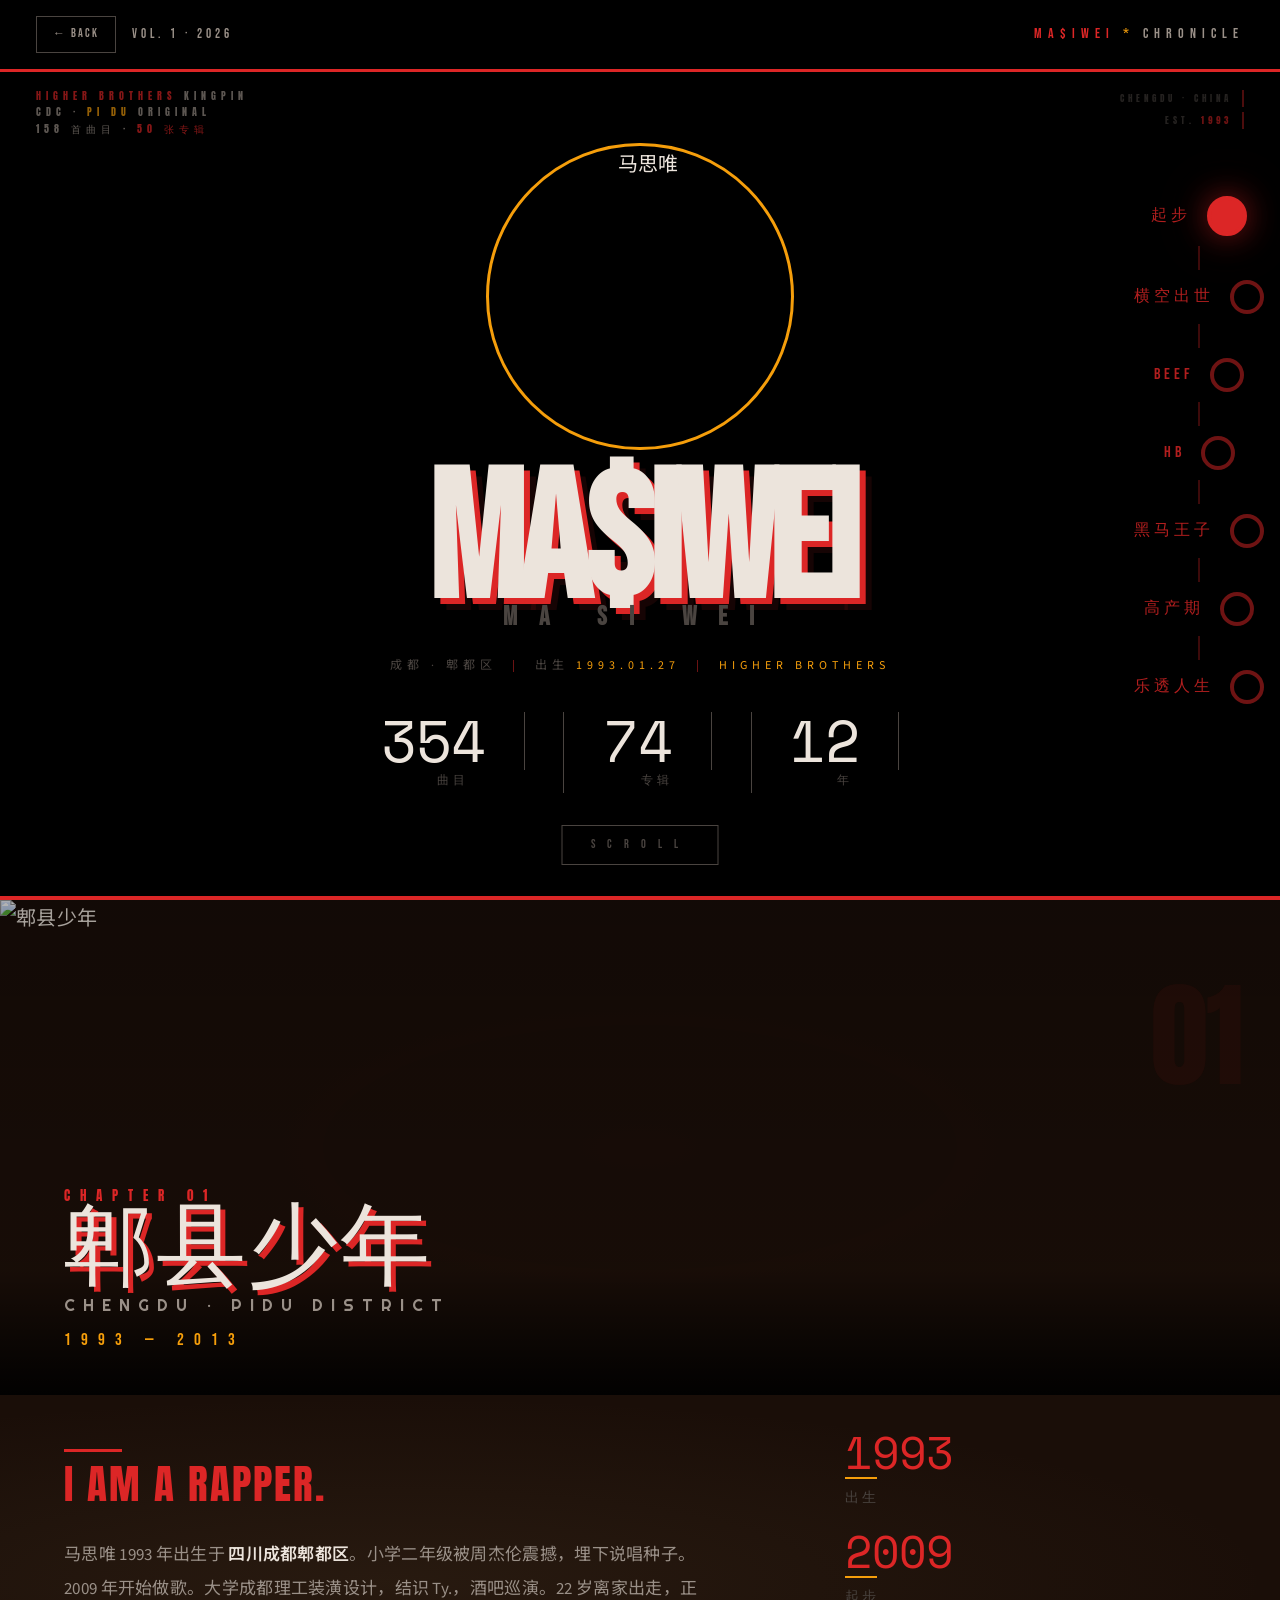
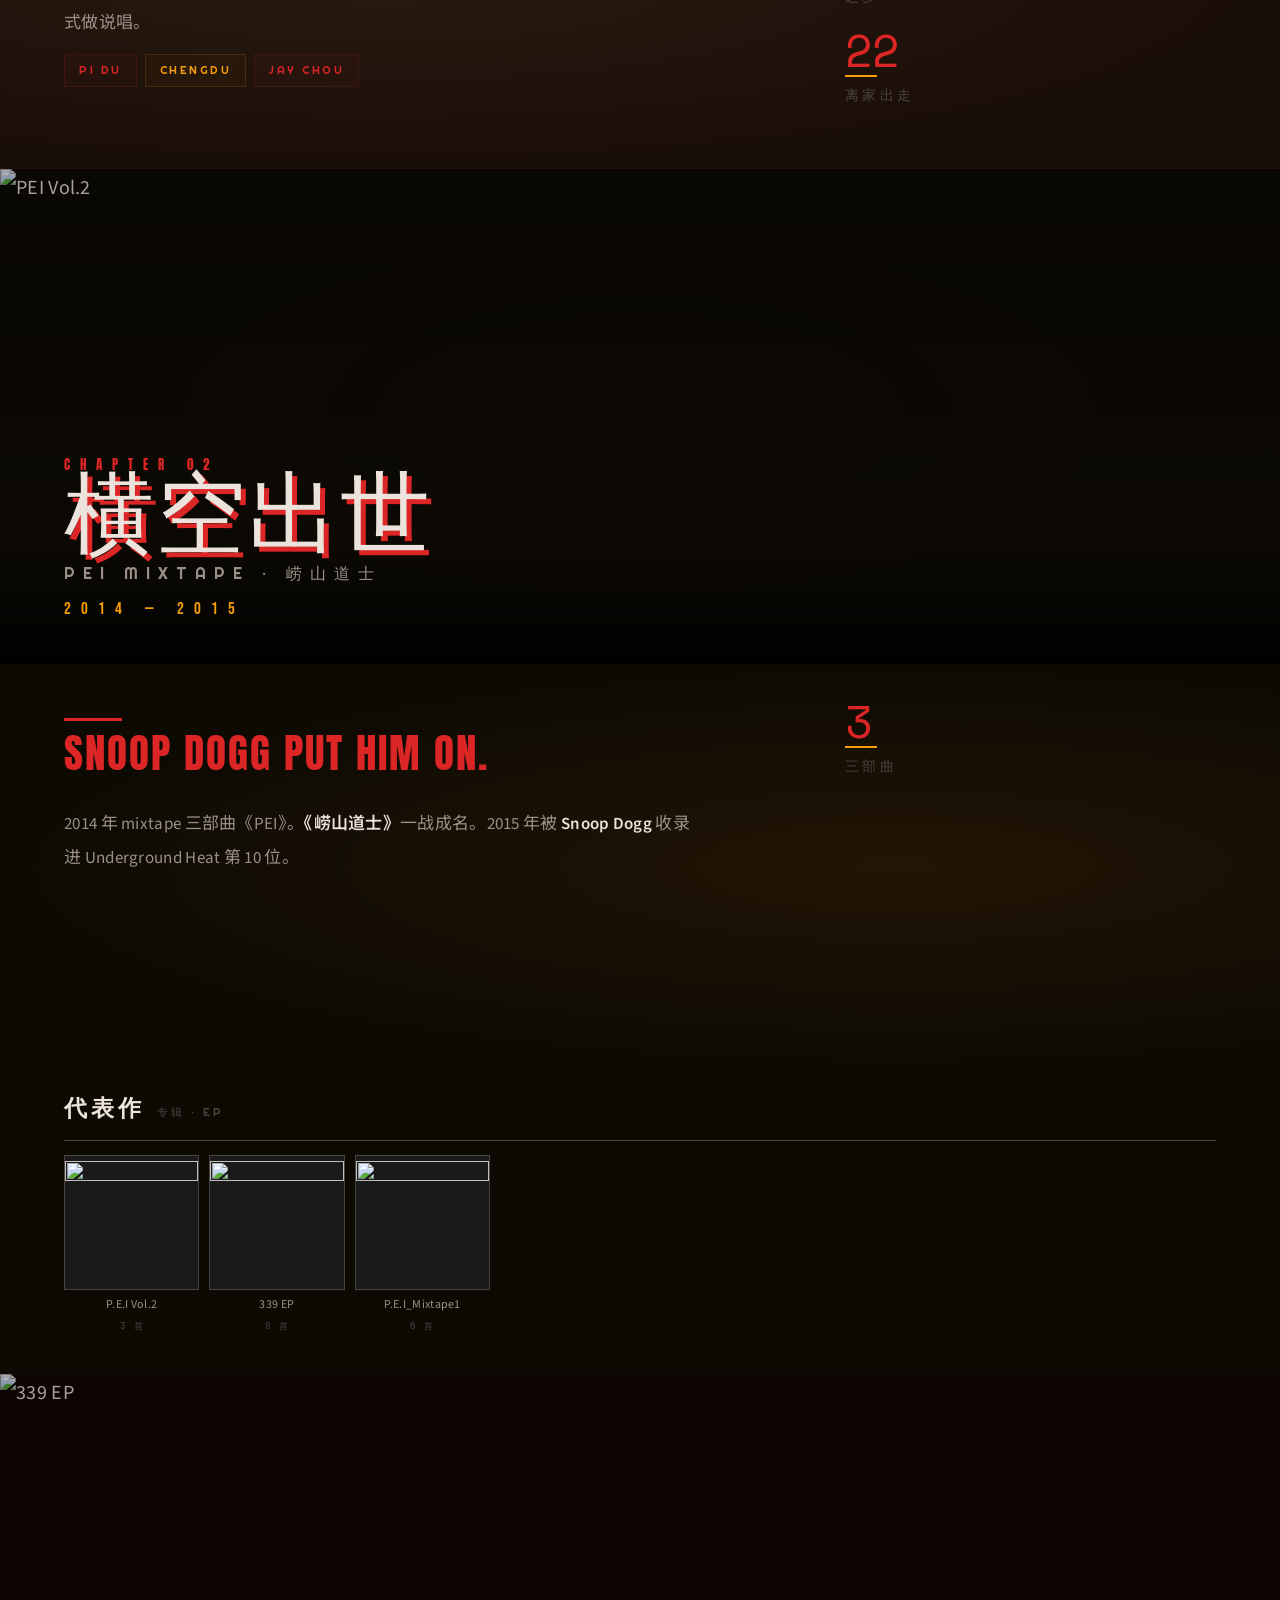
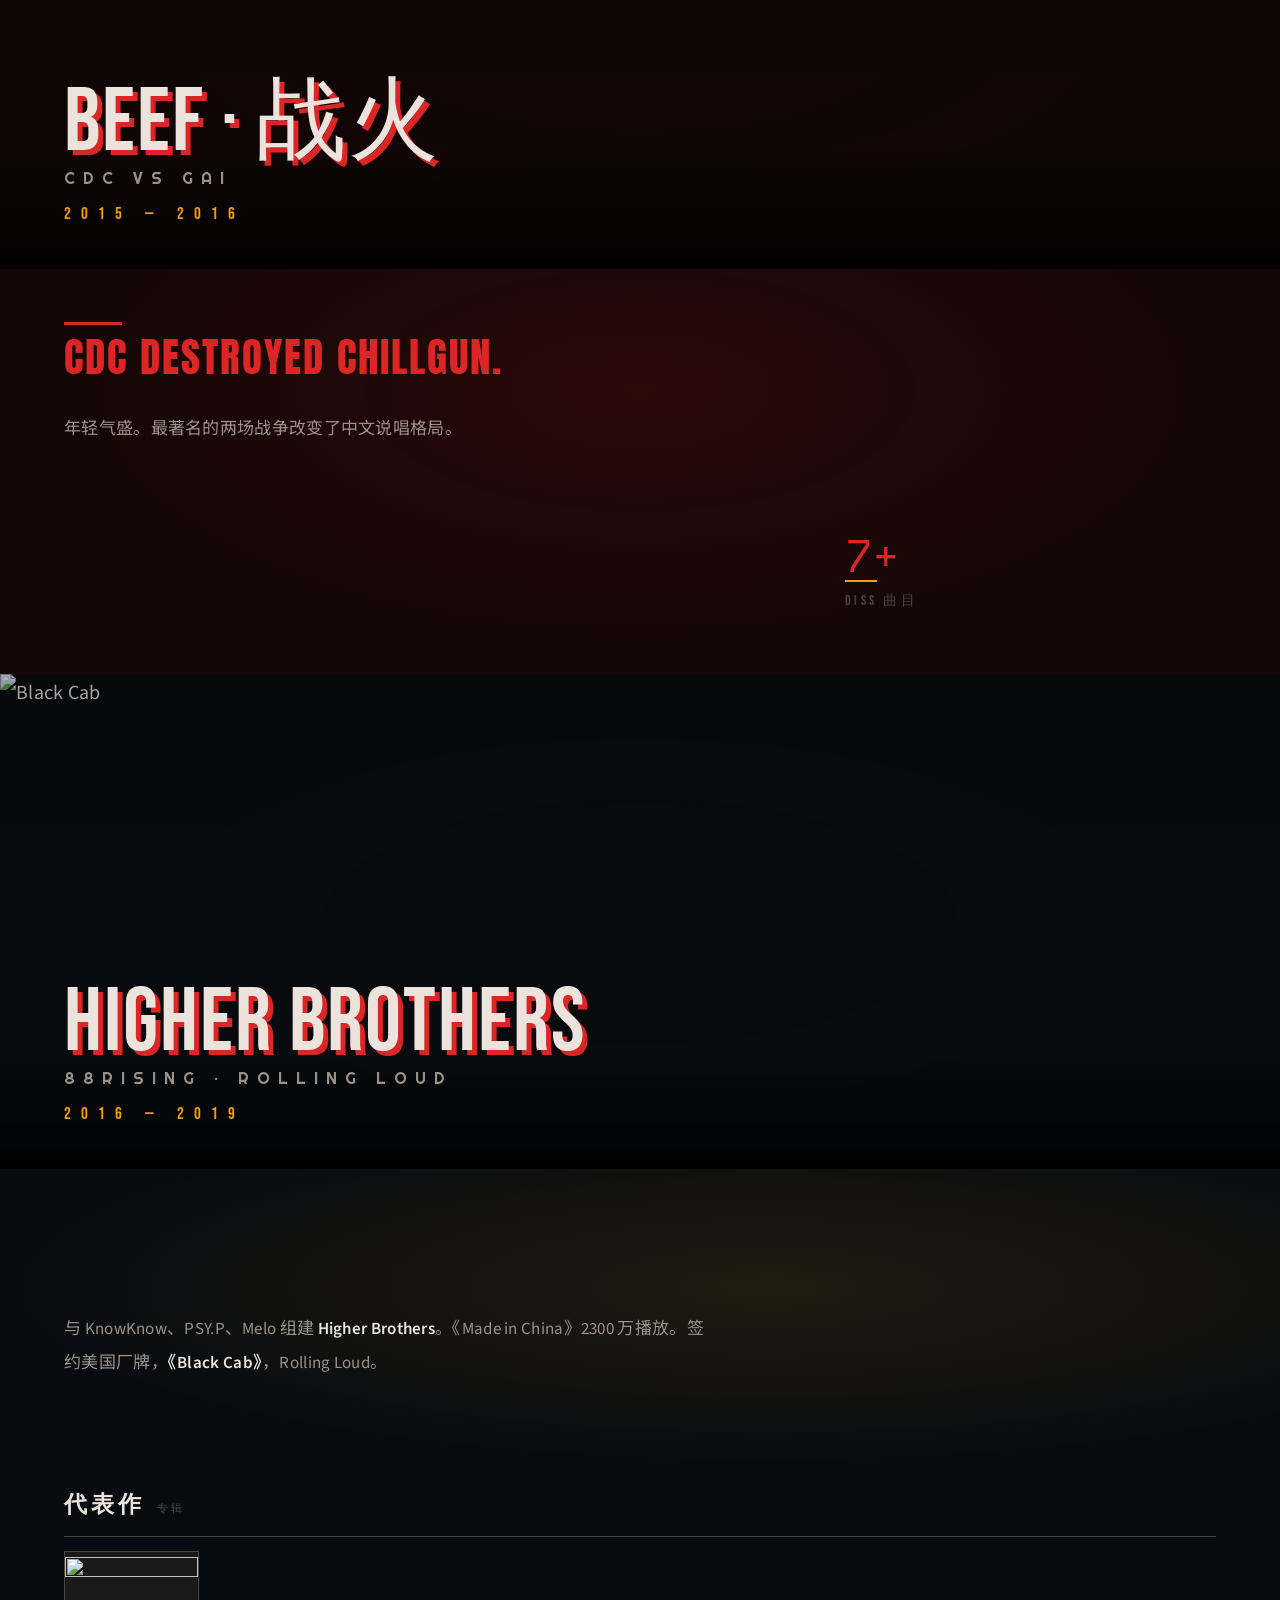
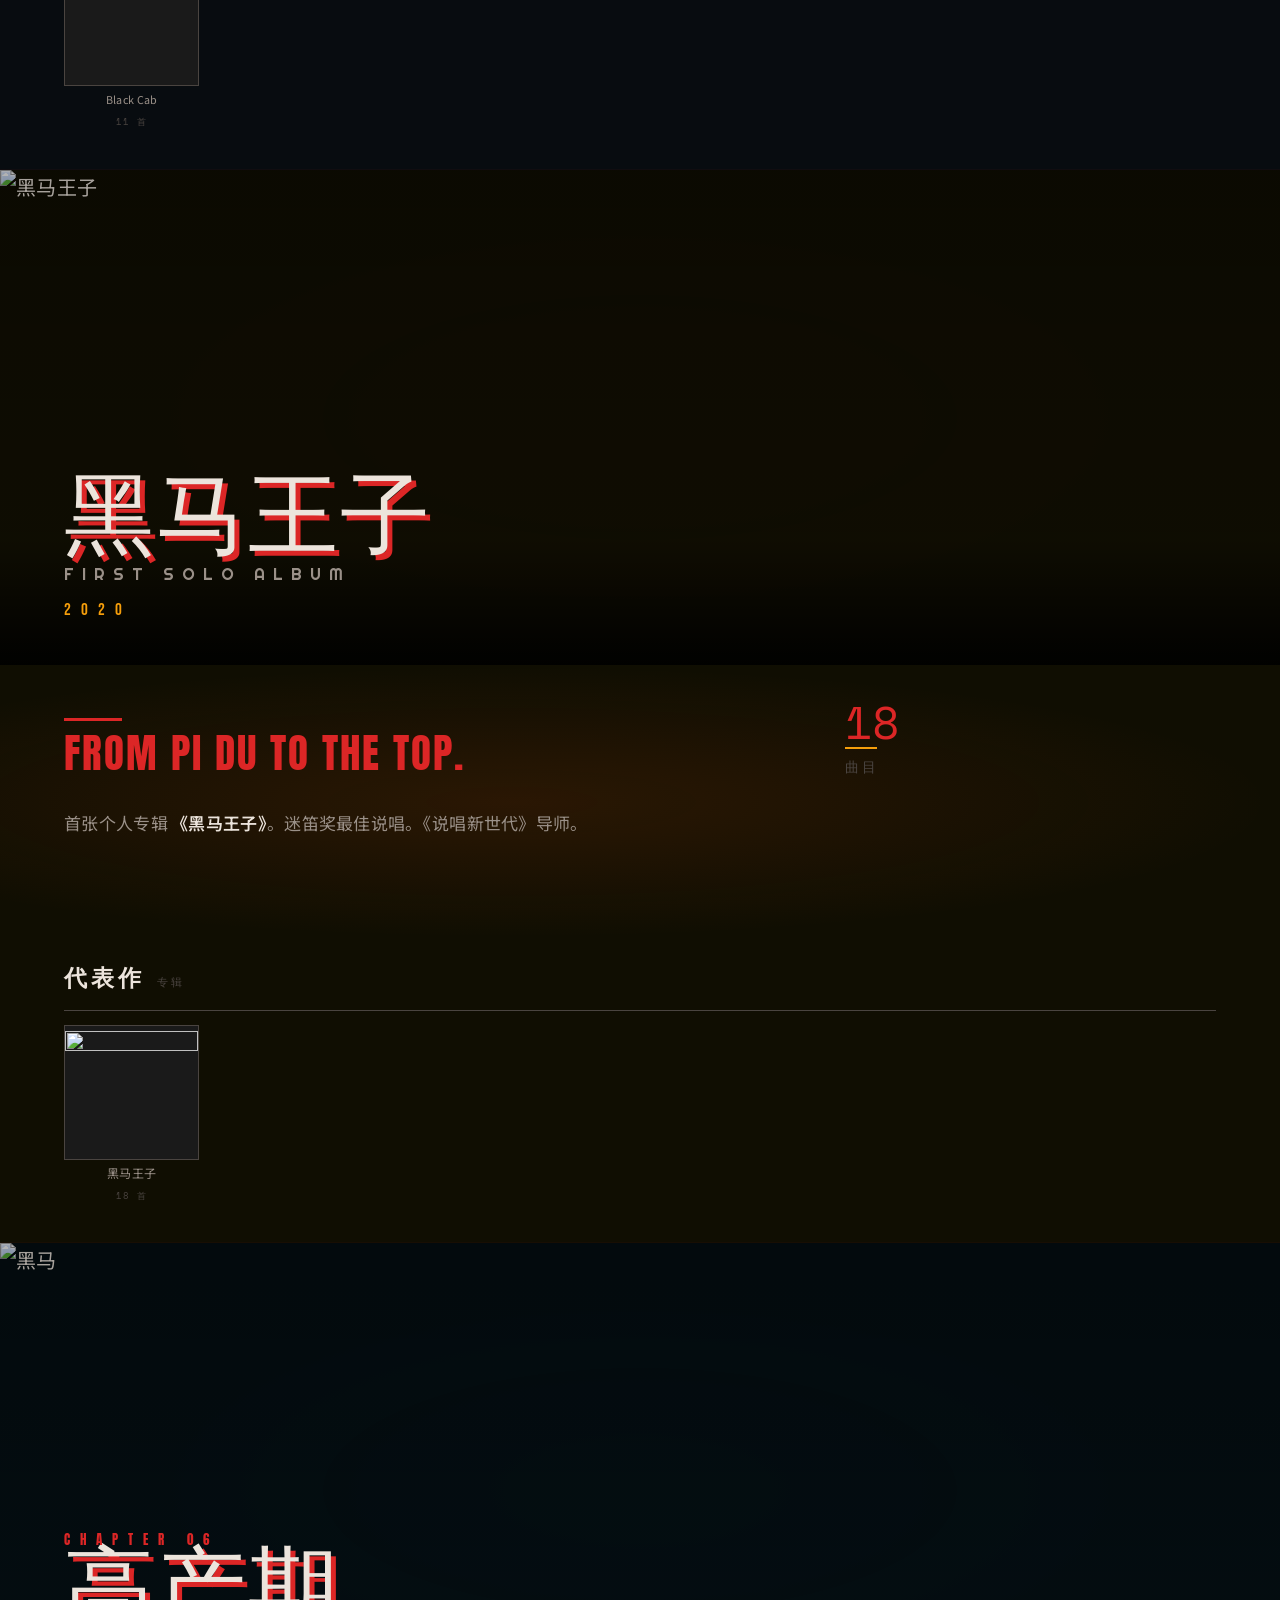
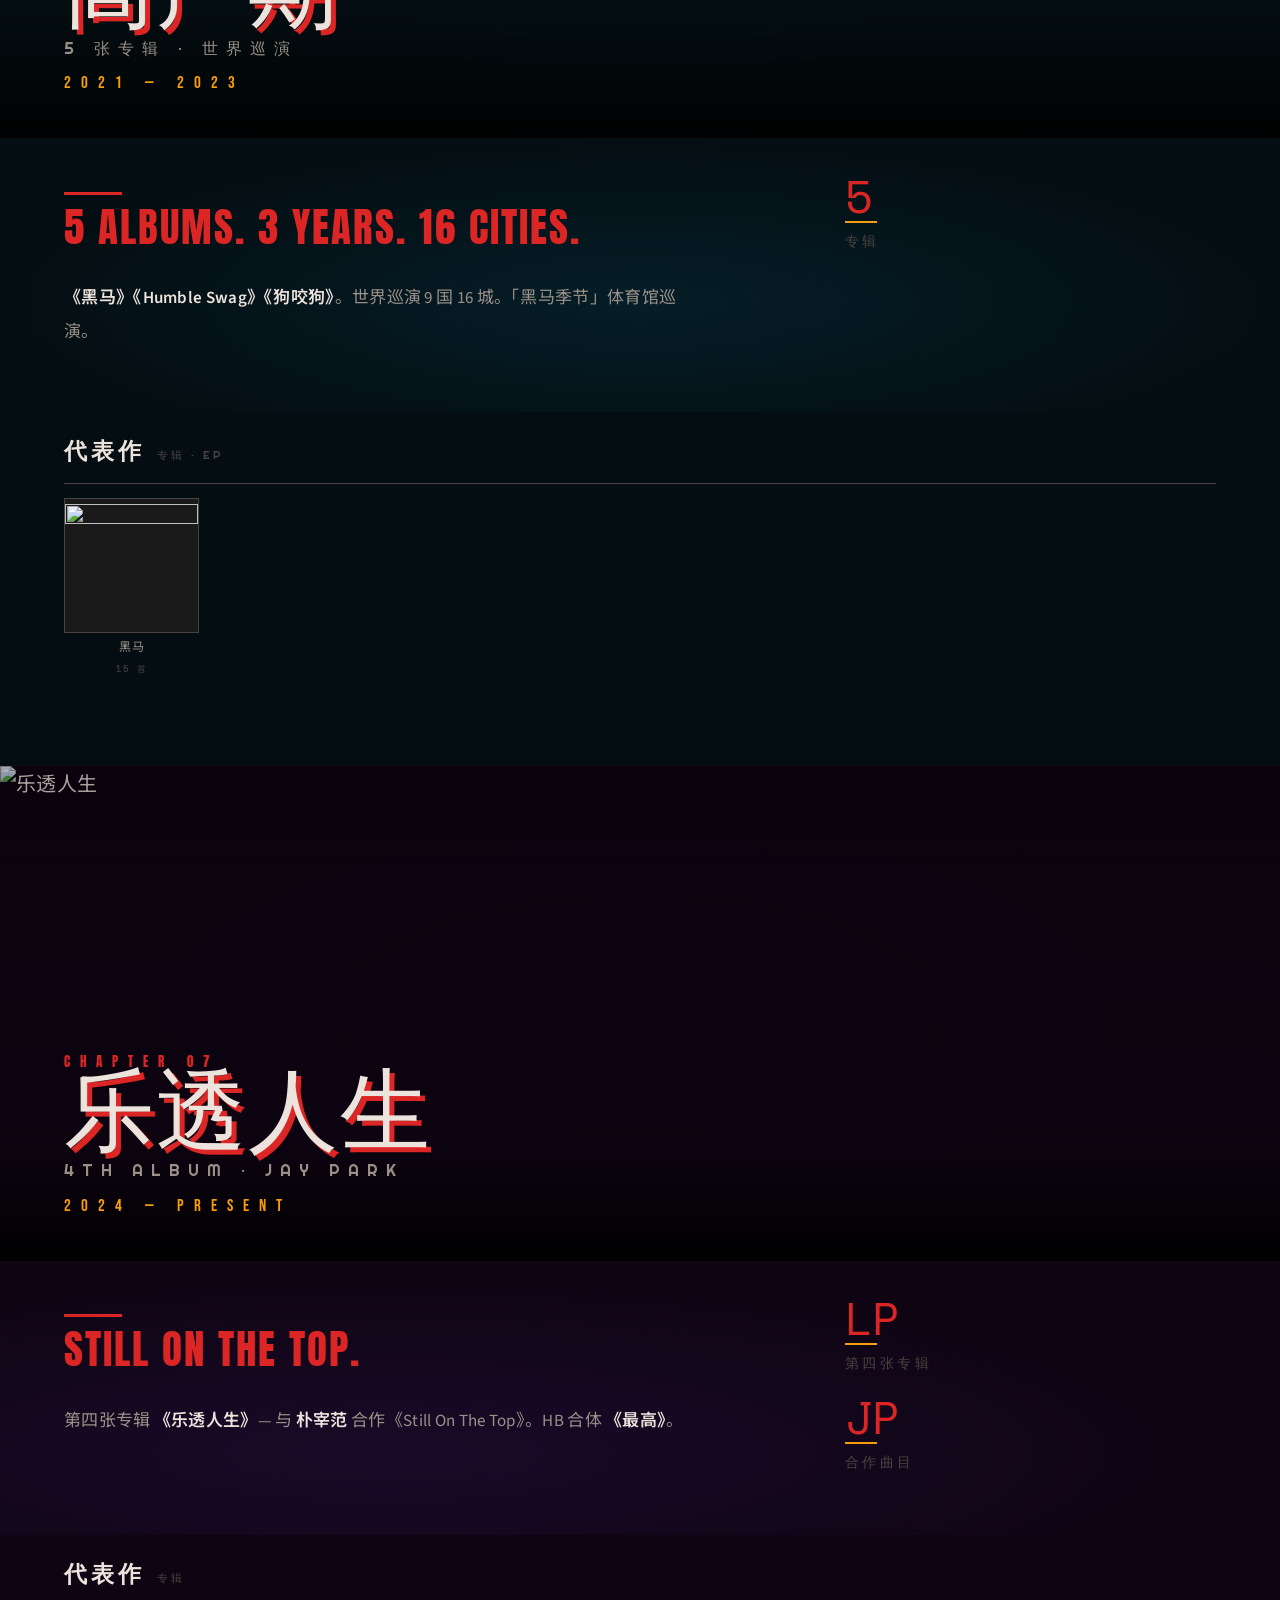
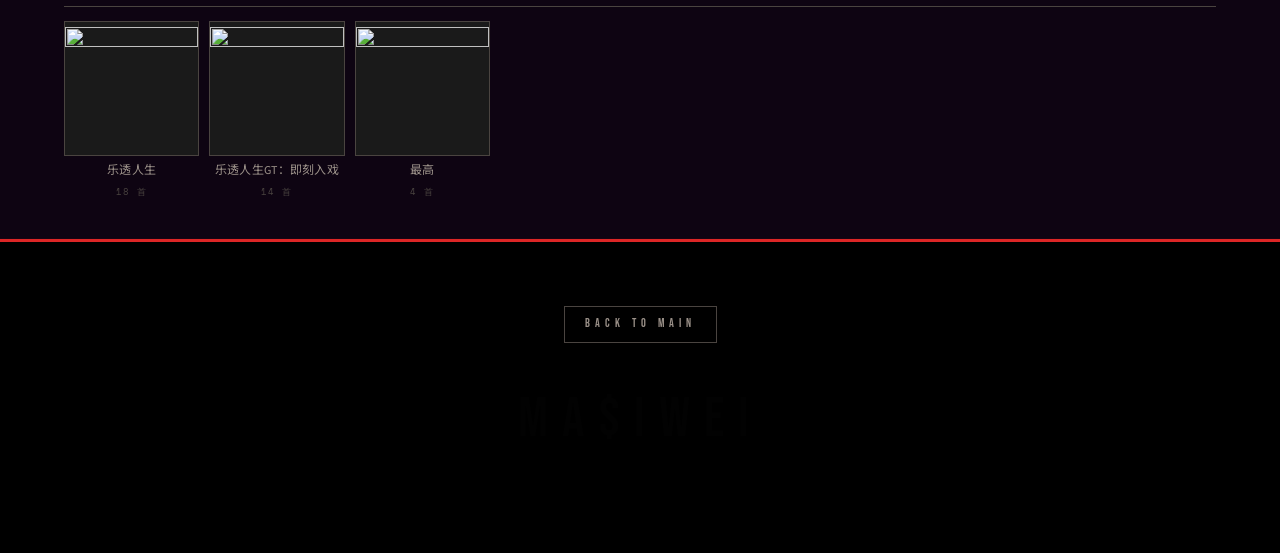
==== commit 137bcf02: "Fix: player UI, lyrics display, skip buttons, complete album data (354 tracks) - Fix skip buttons (p" ====
--- a/artist-masiwei.html
+++ b/artist-masiwei.html
@@ -104,6 +104,9 @@
 .phase-albums{display:grid;grid-template-columns:repeat(auto-fill,minmax(clamp(90px,10vw,120px),1fr));gap:10px}
 .phase-album-card{cursor:pointer;transition:transform .25s var(--spring);position:relative}
 .phase-album-card:hover{transform:translateY(-6px)}.phase-album-card:active{transform:translateY(-2px) scale(0.96)}
+.phase-album-card.expanded{grid-column:1/-1;display:block;padding:14px;background:rgba(220,38,38,0.03);border:1px solid rgba(220,38,38,0.08);border-radius:6px}
+.phase-album-card.expanded .phase-album-img{width:80px;height:80px;float:left;margin:0 14px 4px 0}
+.phase-album-card.expanded .phase-album-name{text-align:left;white-space:normal;overflow:visible;font-size:15px;color:var(--wh)}
 .phase-album-img{width:100%;aspect-ratio:1;object-fit:cover;border:1px solid var(--gr2);transition:all .25s;background:#1a1a1a}
 .phase-album-card:hover .phase-album-img{border-color:var(--rd);box-shadow:0 8px 28px rgba(220,38,38,0.12)}
 .phase-album-name{font-size:12px;color:var(--gr);margin-top:4px;text-align:center;white-space:nowrap;overflow:hidden;text-overflow:ellipsis}
@@ -116,6 +119,7 @@
 .track-item .ti-l{display:flex;align-items:center;gap:10px;min-width:0;flex:1}
 .track-item .ti-i{font-size:10px;color:var(--gr2);width:14px;text-align:right;flex-shrink:0;font-family:var(--font-m)}
 .track-item .ti-n{color:var(--wh);overflow:hidden;text-overflow:ellipsis;white-space:nowrap;font-size:14px}
+.phase-album-card.expanded .track-list .ti-n{overflow:visible;text-overflow:clip;white-space:normal}
 .track-item .ti-f{font-size:12px;color:var(--gr2)}.track-item .ti-r{display:flex;align-items:center;gap:8px;flex-shrink:0}
 .track-item .ti-d{font-size:11px;color:var(--gr2);font-family:var(--font-m)}
 .track-item .ti-p{width:24px;height:24px;border:1px solid var(--gr2);background:transparent;color:var(--gd);font-size:9px;cursor:pointer;display:flex;align-items:center;justify-content:center;transition:all .15s;flex-shrink:0}
@@ -127,18 +131,37 @@
 .footer a{color:var(--gr);font-size:12px;letter-spacing:5px;text-transform:uppercase;transition:all .25s;border:1px solid var(--gr2);padding:6px 20px;display:inline-block;font-family:var(--font-d)}
 .footer a:hover{color:var(--rd);border-color:var(--rd);transform:scale(1.03)}.footer a:active{transform:scale(0.95)}
 .footer .ft{font-family:var(--font-d);font-size:56px;letter-spacing:14px;color:rgba(255,255,255,0.008);margin-top:24px}
-.audio-bar{position:fixed;bottom:0;left:0;right:0;z-index:2000;background:#000;border-top:2px solid var(--rd);padding:10px 20px;display:flex;align-items:center;gap:12px;font-size:14px;color:var(--gr);transform:translateY(100%);transition:transform .35s var(--ease-out);visibility:hidden}
-.audio-bar.show{transform:translateY(0);visibility:visible}
-.audio-bar .ab-i{flex:1;min-width:0;display:flex;align-items:center;gap:10px}
-.audio-bar .ab-img{width:28px;height:28px;object-fit:cover;flex-shrink:0;border:1px solid var(--gr2)}
-.audio-bar .ab-n{overflow:hidden;text-overflow:ellipsis;white-space:nowrap;color:var(--wh);font-size:14px}
-.audio-bar .ab-p{flex:0 1 140px;height:2px;background:var(--gr2);overflow:hidden}
-.audio-bar .ab-pi{height:100%;width:0%;background:var(--rd);transition:width .3s}
-.audio-bar .ab-x{width:22px;height:22px;border:1px solid var(--gr2);background:transparent;color:var(--gr);cursor:pointer;display:flex;align-items:center;justify-content:center;font-size:11px;transition:all .15s;flex-shrink:0}
-.audio-bar .ab-x:hover{color:var(--rd);border-color:var(--rd);transform:scale(1.1)}.audio-bar .ab-x:active{transform:scale(0.9)}
-@media(max-width:768px){.hero-coverlines,.hero-coverlines-r{display:none}.hero-img-wrap{width:clamp(160px,40vw,240px);height:clamp(160px,40vw,240px)}.ph-hero{height:clamp(240px,45vw,360px)}.ph-hero .ph-t{font-size:clamp(34px,8vw,48px);text-shadow:4px 4px 0 var(--rd)}.ph-hero .ph-n{font-size:clamp(40px,14vw,56px)}.ph-body{padding:16px 20px}.al-sec{padding:12px 20px 24px}.hero h1{font-size:clamp(52px,16vw,80px);text-shadow:4px 4px 0 var(--rd)}.hero h1 .sub{font-size:clamp(14px,3.5vw,20px);letter-spacing:14px}.hero-meta{flex-direction:column;align-items:center;gap:4px}.pq{font-size:clamp(20px,5vw,30px)}.top-bar{padding:10px 16px;font-size:11px}.g-d{left:1%;opacity:0.05;width:40px}}
-@media(max-width:480px){.phase-albums{grid-template-columns:repeat(2,1fr)}.ph-hero{height:200px}.ph-hero .ph-c{padding:14px}.audio-bar .ab-p{display:none}}
-@media(prefers-reduced-motion:reduce){.phase,.hero .sc,.phase-album-card,.tag,.ec,.sb,.pq,.ph-hero .ph-n,.ph-text,.tags-anim,.side .sb,.phase-header *,.ph-sub,.ph-ch,.al-h{opacity:1;transform:none!important;transition:none!important;animation:none!important}.hero-stats .num{opacity:1;transform:none;animation:none}.hero-img-wrap::before,.hero-img-wrap::after{animation:none!important}.audio-bar{transition:none}.phase{opacity:1}}
+/* ===== 播放器 ===== */
+.player-bar{position:fixed;bottom:0;left:0;right:0;z-index:2000;background:#000;border-top:2px solid var(--rd);transform:translateY(100%);transition:transform .35s var(--ease-out);visibility:hidden}
+.player-bar.show{transform:translateY(0);visibility:visible}
+.pb-main{display:flex;align-items:center;gap:8px;padding:8px 16px;flex-wrap:nowrap}
+.pb-info{display:flex;align-items:center;gap:8px;flex:0 0 auto;min-width:0;max-width:200px}
+.pb-img{width:36px;height:36px;object-fit:cover;flex-shrink:0;border:1px solid var(--gr2);border-radius:2px}
+.pb-meta{display:flex;flex-direction:column;min-width:0}
+.pb-name{color:var(--wh);font-size:13px;overflow:hidden;text-overflow:ellipsis;white-space:nowrap}
+.pb-artist{color:var(--gr2);font-size:10px;overflow:hidden;text-overflow:ellipsis;white-space:nowrap}
+.pb-controls{display:flex;align-items:center;gap:4px;flex-shrink:0}
+.pb-btn{background:transparent;border:1px solid var(--gr2);color:var(--gr);cursor:pointer;width:28px;height:28px;display:flex;align-items:center;justify-content:center;font-size:12px;transition:all .15s;flex-shrink:0;border-radius:3px;line-height:1}
+.pb-btn:hover{color:var(--rd);border-color:var(--rd)}.pb-btn:active{transform:scale(0.9)}
+.pb-play{width:32px;height:32px;font-size:14px;border-color:var(--rd);color:var(--rd)}
+.pb-play:hover{background:var(--rd);color:#000}
+.pb-prog-wrap{flex:1;display:flex;align-items:center;gap:8px;min-width:60px}
+.pb-prog-bar{flex:1;height:4px;background:var(--gr2);border-radius:2px;cursor:pointer;position:relative}
+.pb-prog-fill{height:100%;width:0%;background:var(--rd);border-radius:2px;transition:width .2s}
+.pb-time{color:var(--gr2);font-size:10px;white-space:nowrap;font-family:var(--font-m);flex-shrink:0;min-width:70px;text-align:center}
+.pb-actions{display:flex;align-items:center;gap:4px;flex-shrink:0}
+.pb-lyric-btn.active{color:var(--gd);border-color:var(--gd)}
+.pb-lyrics{display:none;max-height:0;overflow-y:auto;padding:0 16px;background:rgba(10,10,10,0.95);transition:all .3s;scrollbar-width:thin}
+.pb-lyrics.show{display:block;max-height:200px;padding:8px 16px;border-top:1px solid var(--gr2);overflow-y:auto;scroll-behavior:smooth}
+.pbl-line{padding:3px 0;font-size:13px;color:var(--gr2);text-align:center;line-height:1.6;transition:all .35s ease;min-height:22px}
+.pbl-line.active{color:var(--gd);font-size:15px;font-weight:600}
+@media(max-width:768px){
+.hero-coverlines,.hero-coverlines-r{display:none}.hero-img-wrap{width:clamp(160px,40vw,240px);height:clamp(160px,40vw,240px)}
+.ph-hero{height:clamp(240px,45vw,360px)}.ph-hero .ph-t{font-size:clamp(34px,8vw,48px);text-shadow:4px 4px 0 var(--rd)}.ph-hero .ph-n{font-size:clamp(40px,14vw,56px)}.ph-body{padding:16px 20px}.al-sec{padding:12px 20px 24px}
+.hero h1{font-size:clamp(52px,16vw,80px);text-shadow:4px 4px 0 var(--rd)}.hero h1 .sub{font-size:clamp(14px,3.5vw,20px);letter-spacing:14px}.hero-meta{flex-direction:column;align-items:center;gap:4px}.pq{font-size:clamp(20px,5vw,30px)}.top-bar{padding:10px 16px;font-size:11px}.g-d{left:1%;opacity:0.05;width:40px}
+.pb-main{flex-wrap:wrap;padding:6px 10px;gap:4px}.pb-info{max-width:120px}.pb-name{font-size:12px}.pb-controls{gap:2px}.pb-btn{width:24px;height:24px;font-size:10px}.pb-play{width:28px;height:28px}.pb-prog-wrap{order:10;width:100%}.pb-time{font-size:9px;min-width:60px}.pb-lyrics.show{max-height:120px;padding:4px 10px}.pbl-line{font-size:12px}}
+@media(max-width:480px){.phase-albums{grid-template-columns:repeat(2,1fr)}.ph-hero{height:200px}.ph-hero .ph-c{padding:14px}.pb-info{max-width:80px}.pb-btn{width:20px;height:20px}.pb-play{width:24px;height:24px}}
+@media(prefers-reduced-motion:reduce){.phase,.hero .sc,.phase-album-card,.tag,.ec,.sb,.pq,.ph-hero .ph-n,.ph-text,.tags-anim,.side .sb,.phase-header *,.ph-sub,.ph-ch,.al-h{opacity:1;transform:none!important;transition:none!important;animation:none!important}.hero-stats .num{opacity:1;transform:none;animation:none}.hero-img-wrap::before,.hero-img-wrap::after{animation:none!important}.player-bar{transition:none}.phase{opacity:1}}
 </style>
 </head>
 <body>
@@ -147,12 +170,12 @@
 <div class="g-s"><svg viewBox="0 0 400 400"><circle cx="45" cy="55" r="12" fill="#DC2626" opacity="0.3"/><circle cx="32" cy="42" r="5" fill="#DC2626" opacity="0.2"/><circle cx="320" cy="80" r="15" fill="#F59E0B" opacity="0.25"/><circle cx="308" cy="65" r="6" fill="#F59E0B" opacity="0.15"/><circle cx="80" cy="180" r="18" fill="#DC2626" opacity="0.2"/><circle cx="65" cy="170" r="7" fill="#DC2626" opacity="0.12"/><circle cx="280" cy="200" r="20" fill="#F59E0B" opacity="0.18"/><circle cx="265" cy="185" r="8" fill="#F59E0B" opacity="0.1"/><circle cx="200" cy="300" r="25" fill="#DC2626" opacity="0.12"/><circle cx="180" cy="290" r="10" fill="#DC2626" opacity="0.08"/><circle cx="350" cy="350" r="14" fill="#F59E0B" opacity="0.15"/><circle cx="120" cy="50" r="2.5" fill="#DC2626" opacity="0.2"/></svg></div>
 <div class="g-t"><svg viewBox="0 0 600 200"><g transform="rotate(-8,300,100)"><text x="48" y="120" font-family="'Arial Black','Impact',sans-serif" font-size="88" font-weight="900" fill="none" stroke="#DC2626" stroke-width="3" letter-spacing="-1" opacity="0.6">MA$IWEI</text><text x="48" y="120" font-family="'Arial Black','Impact',sans-serif" font-size="88" fill="none" stroke="#F59E0B" stroke-width="1.5" letter-spacing="-1" opacity="0.2" transform="translate(2,2)">MA$IWEI</text><text x="48" y="120" font-family="'Arial Black','Impact',sans-serif" font-size="88" fill="#DC2626" letter-spacing="-1" opacity="0.08">MA$IWEI</text></g></svg></div>
 <div class="top-bar">
-  <div class="l"><a class="back" href="index.html#music">BACK</a><span>VOL. 1 · 2026</span></div>
+  <div class="l"><a class="back" href="index.html#music">← BACK</a><span>VOL. 1 · 2026</span></div>
   <div class="r"><em>MA$IWEI</em> <span class="hl">*</span> CHRONICLE</div>
 </div>
 <nav class="side-nav" id="sideNav"></nav>
 <section class="hero">
-  <div class="hero-coverlines"><div class="cl"><em>HIGHER BROTHERS</em> KINGPIN</div><div class="cl">CDC · <em class="g">PI DU</em> ORIGINAL</div><div class="cl">65 首曲目 · <em>29 张专辑</em></div></div>
+  <div class="hero-coverlines"><div class="cl"><em>HIGHER BROTHERS</em> KINGPIN</div><div class="cl">CDC · <em class="g">PI DU</em> ORIGINAL</div><div class="cl">158 首曲目 · <em>50 张专辑</em></div></div>
   <div class="hero-coverlines-r"><div class="ln">CHENGDU · CHINA</div><div class="ln">EST. <em>1993</em></div></div>
   <div class="hero-inner">
     <div class="hero-img-wrap"><img src="https://p1.music.126.net/bRHsTqcAX6mpZCylq_GIzQ==/109951170646726907.jpg" alt="马思唯"></div>
@@ -251,23 +274,48 @@
 </section>
 </div>
 <footer class="footer"><a href="index.html#music">BACK TO MAIN</a><div class="ft">MA$IWEI</div></footer>
-<div class="audio-bar" id="audioBar">
-  <div class="ab-i"><img class="ab-img" id="abImg" src="" alt=""><span class="ab-n" id="abName"></span></div>
-  <div class="ab-p"><div class="ab-pi" id="abProg"></div></div>
-  <button class="ab-x" id="abClose">X</button>
+<div class="player-bar" id="playerBar">
+  <div class="pb-main">
+    <div class="pb-info">
+      <img class="pb-img" id="pbImg" src="" alt="">
+      <div class="pb-meta">
+        <span class="pb-name" id="pbName"></span>
+        <span class="pb-artist" id="pbArtist"></span>
+      </div>
+    </div>
+    <div class="pb-controls">
+      <button class="pb-btn" id="pbPrev">⏮</button>
+      <button class="pb-btn pb-play" id="pbPlay">▶</button>
+      <button class="pb-btn" id="pbNext">⏭</button>
+    </div>
+    <div class="pb-prog-wrap">
+      <div class="pb-prog-bar" id="pbProgBar">
+        <div class="pb-prog-fill" id="pbProgFill"></div>
+      </div>
+      <span class="pb-time" id="pbTime">0:00 / 0:00</span>
+    </div>
+    <div class="pb-actions">
+      <button class="pb-btn pb-lyric-btn" id="pbLyricBtn">📄</button>
+      <button class="pb-btn pb-close" id="pbClose">✕</button>
+    </div>
+  </div>
+  <div class="pb-lyrics" id="pbLyrics"></div>
 </div>
-<script src="music_data.js"></script>
+<script src="js/masiwei-data.js"></script>
+<script src="js/audio-map.js"></script>
+<script src="js/player.js"></script>
 <script>
 (function(){
-  if(typeof MUSIC_DATA==='undefined')return;
-  var t=MUSIC_DATA.tracks.filter(function(x){return x.artists.some(function(a){return a.indexOf('马思唯')!==-1})});
-  var am={};t.forEach(function(x){var k=x.album||'';if(!am[k])am[k]={name:k,pic:x.albumPic,tracks:[]};am[k].tracks.push(x)});
-  document.getElementById('trackCount').textContent=t.length;
+  if(typeof MS_DATA==='undefined')return;
+  var allTracks=MS_DATA;
+  var ids={};allTracks=allTracks.filter(function(x){if(ids[x.id])return false;ids[x.id]=true;return true});
+  var am={};allTracks.forEach(function(x){var k=x.album||'';if(!am[k])am[k]={name:k,pic:x.albumPic,tracks:[]};am[k].tracks.push(x)});
+  document.getElementById('trackCount').textContent=allTracks.length;
   document.getElementById('albumCount').textContent=Object.keys(am).length;
   document.getElementById('yearCount').textContent='12';
 
   // Side nav dots
-  var phLbl=['PI DU','横空出世','Beef','HB','黑马王子','高产期','乐透人生'];
+  var phLbl=['起步','横空出世','Beef','HB','黑马王子','高产期','乐透人生'];
   var sn=document.getElementById('sideNav');
   var phases=document.querySelectorAll('.phase');
   phases.forEach(function(p,i){
@@ -281,26 +329,20 @@
   });
 
   // Album rendering + audio
-  var pm={1:['P.E.I Vol.2','339 EP','Overcook Freestyle'],3:['Black Cab','Five Stars','最高'],4:['黑马王子','黑马季节演唱会精选辑 (Live)','R&B All Night (Masiwei Remix)'],5:['黑马','Humble Swag','Humble Swag GT Mixtape','狗咬狗','特别怪人','冠军情歌','啥子范','Something New','为什么','I Need a Girl,Pt.3','P.Y.T','BLACK SERIES','LIFE IS A MOVIE人生如戏','Mr. Enjoy Da Money','On Both Side 3:Summer Tape','年度人物','Couple Hunnid All Star Mixtape Vol.1','LONG TIME KNOW SEE'],6:['乐透人生','乐透人生GT：即刻入戏']};
-  var ae=null,ci=null,ab=document.getElementById('audioBar'),ai=document.getElementById('abImg'),an=document.getElementById('abName'),ap=document.getElementById('abProg'),ac=document.getElementById('abClose');
-  function pt(id,pic,name){
-    if(ae){ae.pause();ae=null}
-    if(ci===id){ci=null;ab.classList.remove('show');ap.style.width='0%';clp();return}
-    var u='https://music.163.com/song/media/outer/url?id='+id+'.mp3';ae=new Audio(u);ae.volume=.5;
-    ae.play().then(function(){ci=id;ai.src=pic||'';an.textContent=name||'';ab.classList.add('show');clp();var b=document.querySelector('.ti-p[data-id="'+id+'"]');if(b)b.classList.add('playing')}).catch(function(){});
-    ae.addEventListener('timeupdate',function(){if(ae.duration)ap.style.width=(ae.currentTime/ae.duration*100)+'%'});
-    ae.addEventListener('ended',function(){ab.classList.remove('show');ap.style.width='0%';ci=null;clp()});
-  }
+  var pm={0:['HongKong'],1:['P.E.I Vol.2','339 EP','P.E.I_Mixtape1','Overcook Freestyle'],2:['成都集团2020cypher','I Need a Girl,Pt.3','Champion (ft. Will EsCargo)','Old Friend (prod. by Eddie  Beatz)'],3:['Black Cab','Five Stars','Type-3','HIGHER BROTHERS','Born Like This','WeChat','Higher Brothers·专场'],4:['黑马王子','黑马季节演唱会精选辑 (Live)','R&B All Night (Masiwei Remix)','平行世界','不完美人生指南','Goodkidstape 1','A Few Good Kids'],5:['黑马','Humble Swag','Humble Swag GT Mixtape','狗咬狗','特别怪人','BEDROOM TAPE','黑马交响季','冠军情歌','PSYLIFE.25','啥子范','Something New','为什么','P.Y.T','BLACK SERIES','LIFE IS A MOVIE人生如戏','Mr. Enjoy Da Money','On Both Side 3:Summer Tape','年度人物','Pull Up','Couple Hunnid All Star Mixtape Vol.1','LONG TIME KNOW SEE','天注定','Promise','Dior (feat. Masiwei & KnowKnow)','Graduated (feat. Masiwei)','天性使燃','丛林之王 (feat. Melo)','代理 (feat. KnowKnow)','Lover Boy 88','嘻哈帝国 (Empire)'],6:['乐透人生','乐透人生GT：即刻入戏','最高']};
+  // 播放器已分离到 js/player.js
   function clp(){document.querySelectorAll('.ti-p').forEach(function(b){b.classList.remove('playing')})}
-  ac.addEventListener('click',function(){if(ae){ae.pause();ae=null}ci=null;ab.classList.remove('show');ap.style.width='0%';clp()});
   function rp(n,c){
     var ns=pm[n]||[];if(!ns.length)return;
     var mx=8,fd=ns.length>mx,sh=fd?ns.slice(0,mx):ns;
     function mk(an){var a=am[an];if(!a||!a.tracks.length)return null;var cd=document.createElement('div');cd.className='phase-album-card';var h='<img class="phase-album-img" src="'+(a.pic||'')+'" alt="" loading="lazy"><div class="phase-album-name">'+a.name+'</div><div class="phase-album-count">'+a.tracks.length+' 首</div><div class="track-list">';a.tracks.forEach(function(t,i){var f=t.artists.filter(function(x){return x!=='马思唯'&&x!=='Higher Brothers'});
-    h+='<div class="track-item"><div class="ti-l"><span class="ti-i">'+(i+1)+'</span><span class="ti-n">'+t.name+(f.length?' <span class="ti-f">feat. '+f.join(', ')+'</span>':'')+'</span></div><div class="ti-r"><span class="ti-d">'+t.dt+'</span><button class="ti-p" data-id="'+t.id+'" data-pic="'+(a.pic||'')+'" data-name="'+t.name+'">></button></div></div>'});h+='</div>';cd.innerHTML=h;cd.addEventListener('click',function(e){if(e.target.closest('.ti-p'))return;var tl=cd.querySelector('.track-list');tl&&tl.classList.toggle('open')});return cd}
+    function esc(s){return String(s).replace(/&/g,'&amp;').replace(/</g,'&lt;').replace(/>/g,'&gt;').replace(/"/g,'&quot;')}
+    var hasFeat=/feat\.?/i.test(t.name);var fn=f.length&&!hasFeat?' <span class="ti-f">feat. '+esc(f.join(', '))+'</span>':'';
+    var firstArtist=t.artists[0]||'马思唯';
+    h+='<div class="track-item"><div class="ti-l"><span class="ti-i">'+(i+1)+'</span><span class="ti-n">'+esc(t.name)+fn+'</span></div><div class="ti-r"><span class="ti-d">'+esc(t.dt)+'</span><button class="ti-p" data-id="'+t.id+'" data-pic="'+esc(a.pic||'')+'" data-name="'+esc(t.name)+'" data-artist="'+esc(firstArtist)+'">▶</button></div></div>'});h+='</div>';cd.innerHTML=h;cd.addEventListener('click',function(e){if(e.target.closest('.ti-p'))return;var tl=cd.querySelector('.track-list');tl&&tl.classList.toggle('open');cd.classList.toggle('expanded')});return cd}
     sh.forEach(function(n){var c2=mk(n);if(c2)c.appendChild(c2)});if(fd){var m=document.createElement('div');m.className='phase-album-more';m.textContent='+'+(ns.length-mx)+' MORE';m.addEventListener('click',function(){m.remove();ns.slice(mx).forEach(function(n){var c2=mk(n);if(c2)c.appendChild(c2)})});c.appendChild(m)}
   }
-  document.querySelectorAll('.phase-albums[data-p]').forEach(function(el){rp(parseInt(el.dataset.p),el);el.querySelectorAll('.ti-p').forEach(function(b){b.addEventListener('click',function(e){e.stopPropagation();pt(parseInt(this.dataset.id),this.dataset.pic,this.dataset.name)})})});
+  document.querySelectorAll('.phase-albums[data-p]').forEach(function(el){rp(parseInt(el.dataset.p),el);el.querySelectorAll('.ti-p').forEach(function(b){b.addEventListener('click',function(e){e.stopPropagation();playTrack(parseInt(this.dataset.id),this.dataset.pic,this.dataset.name,this.dataset.artist)})})});
 
   // Pure setTimeout + CSS transition approach — no @keyframes, no animationName, no CSS selector issues
   var animConfig=[
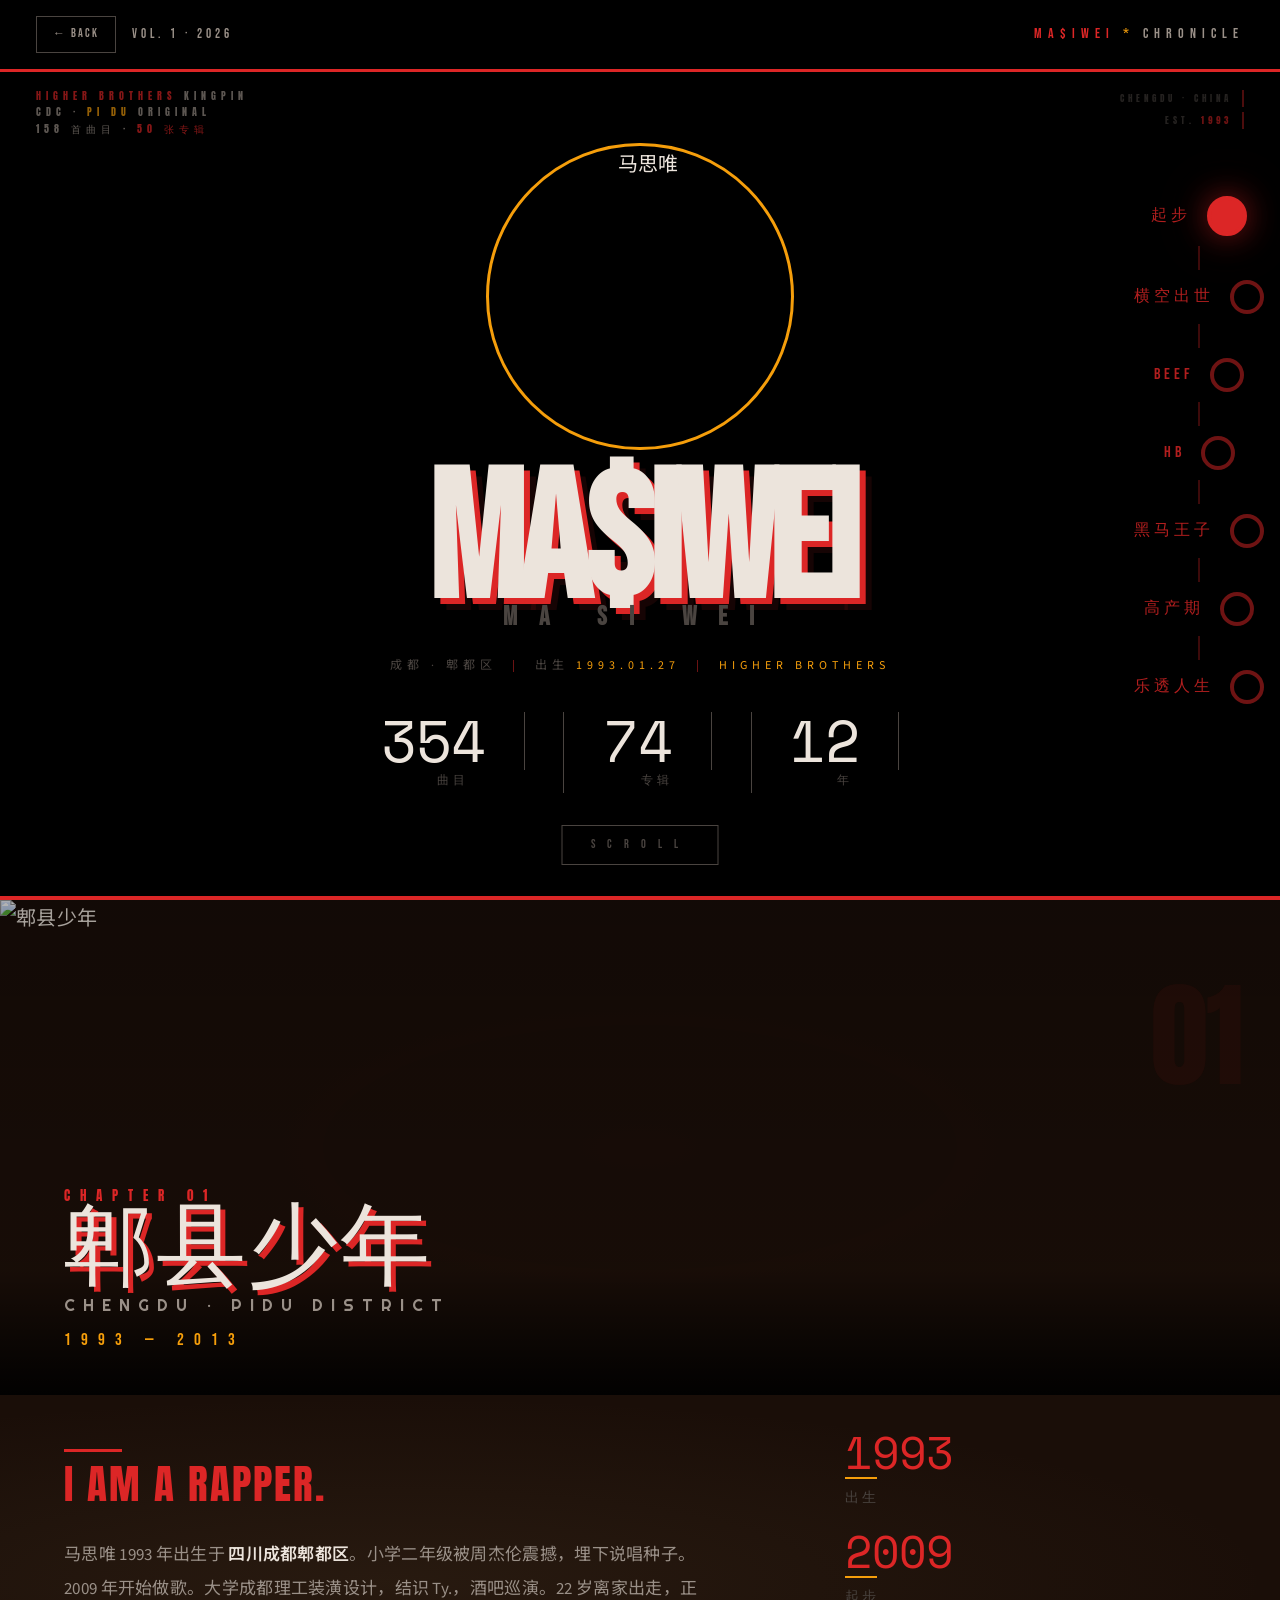
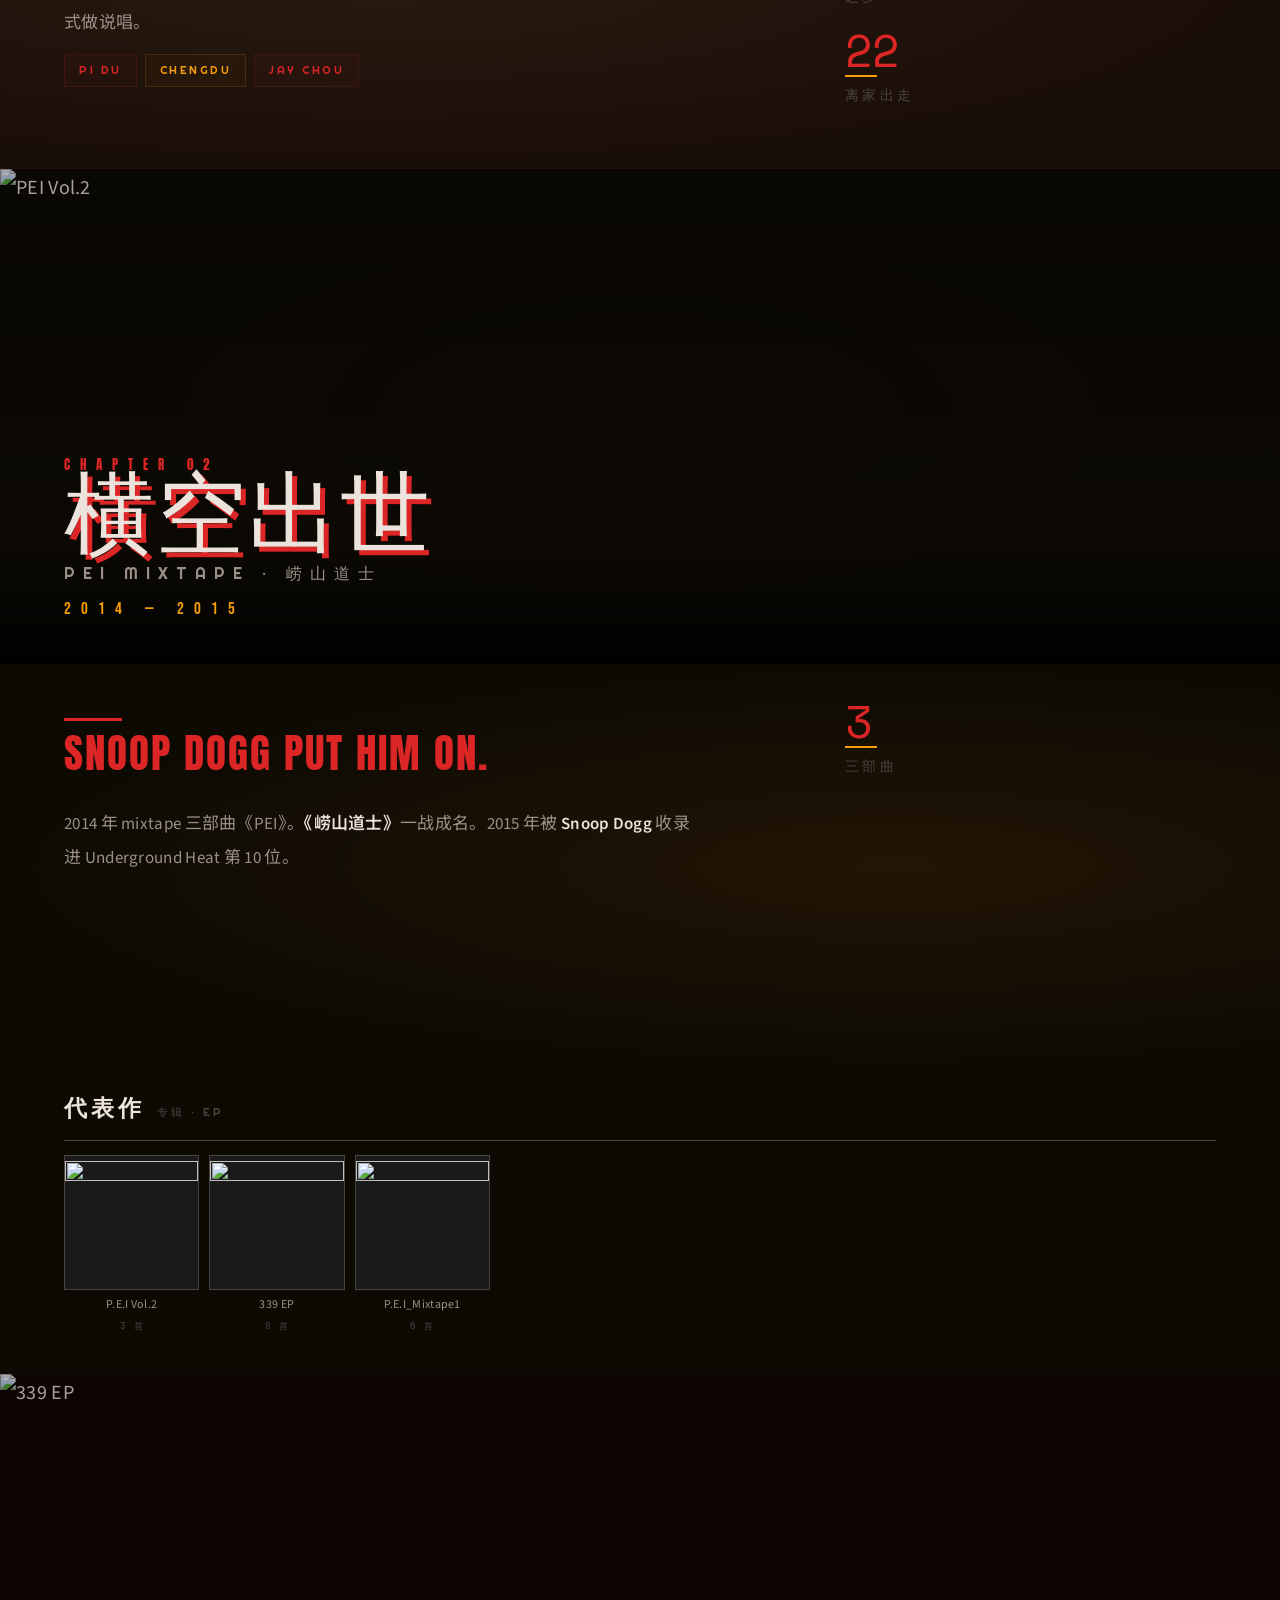
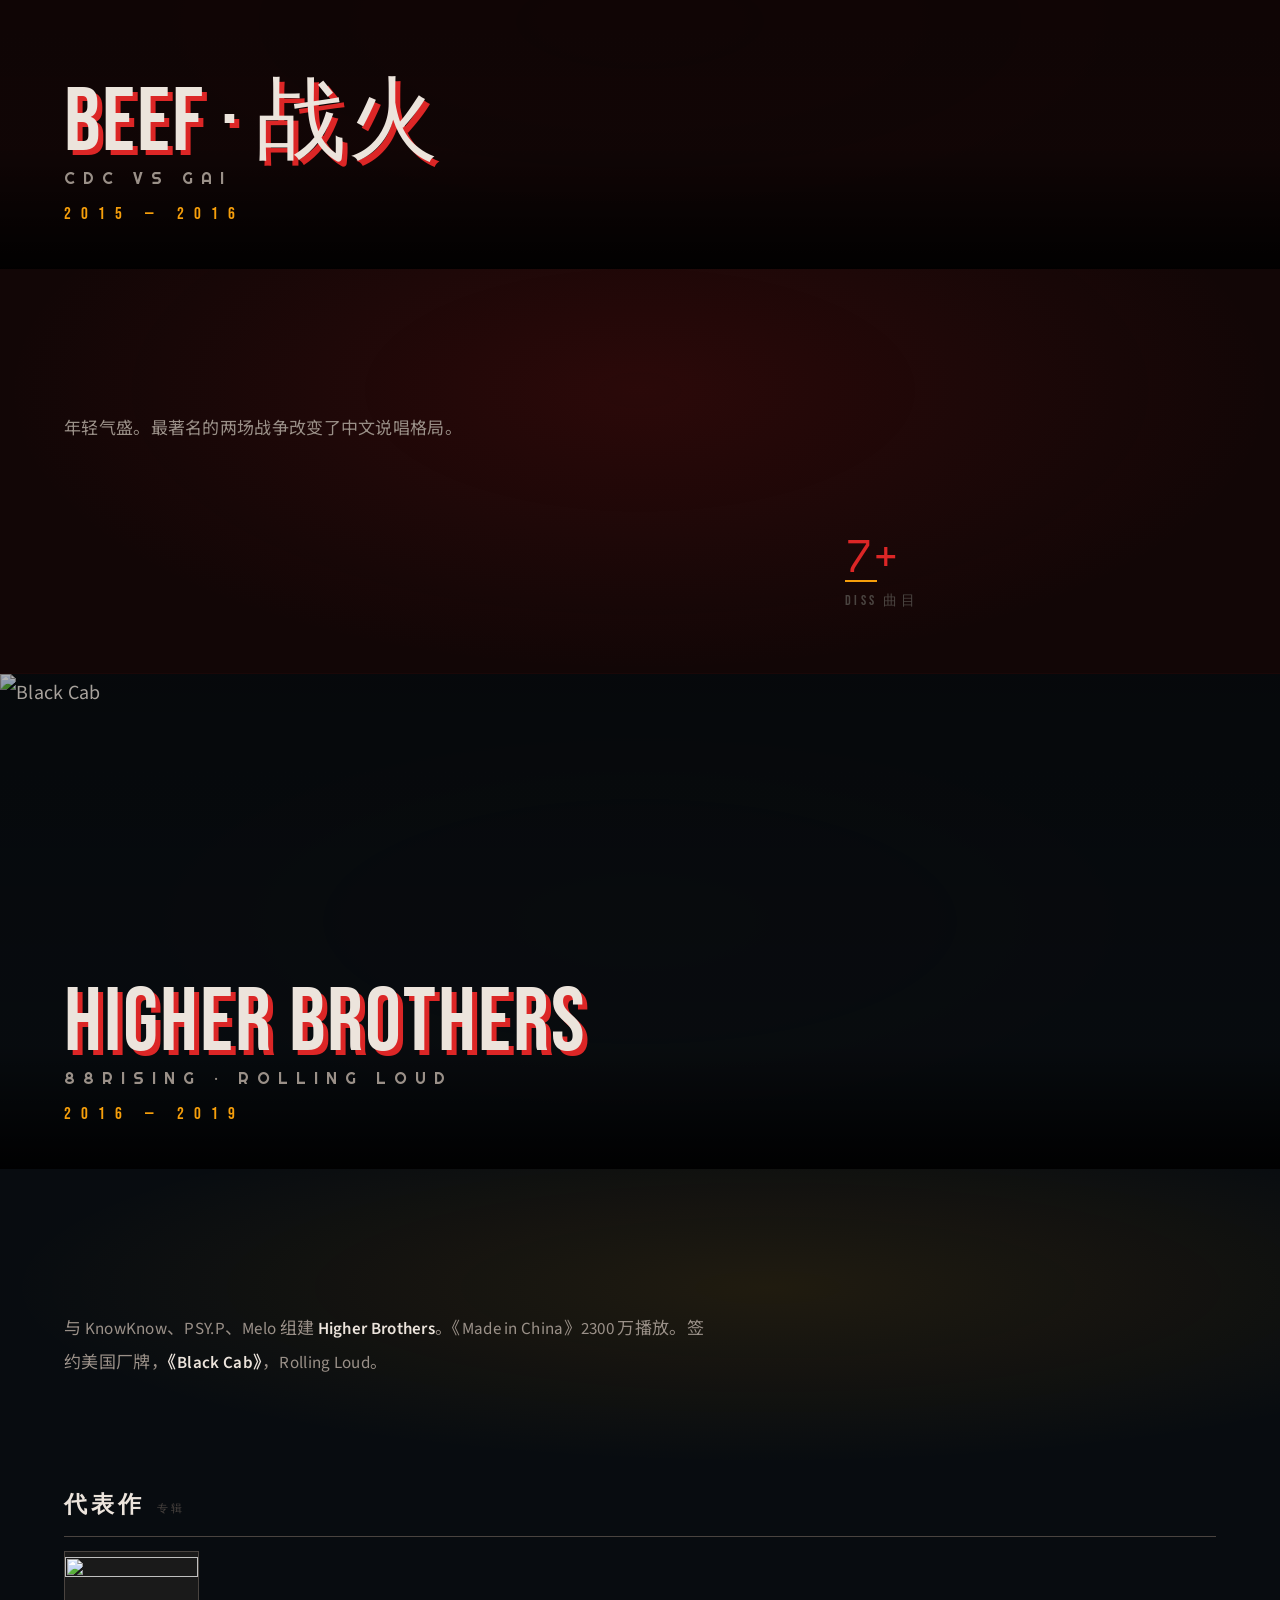
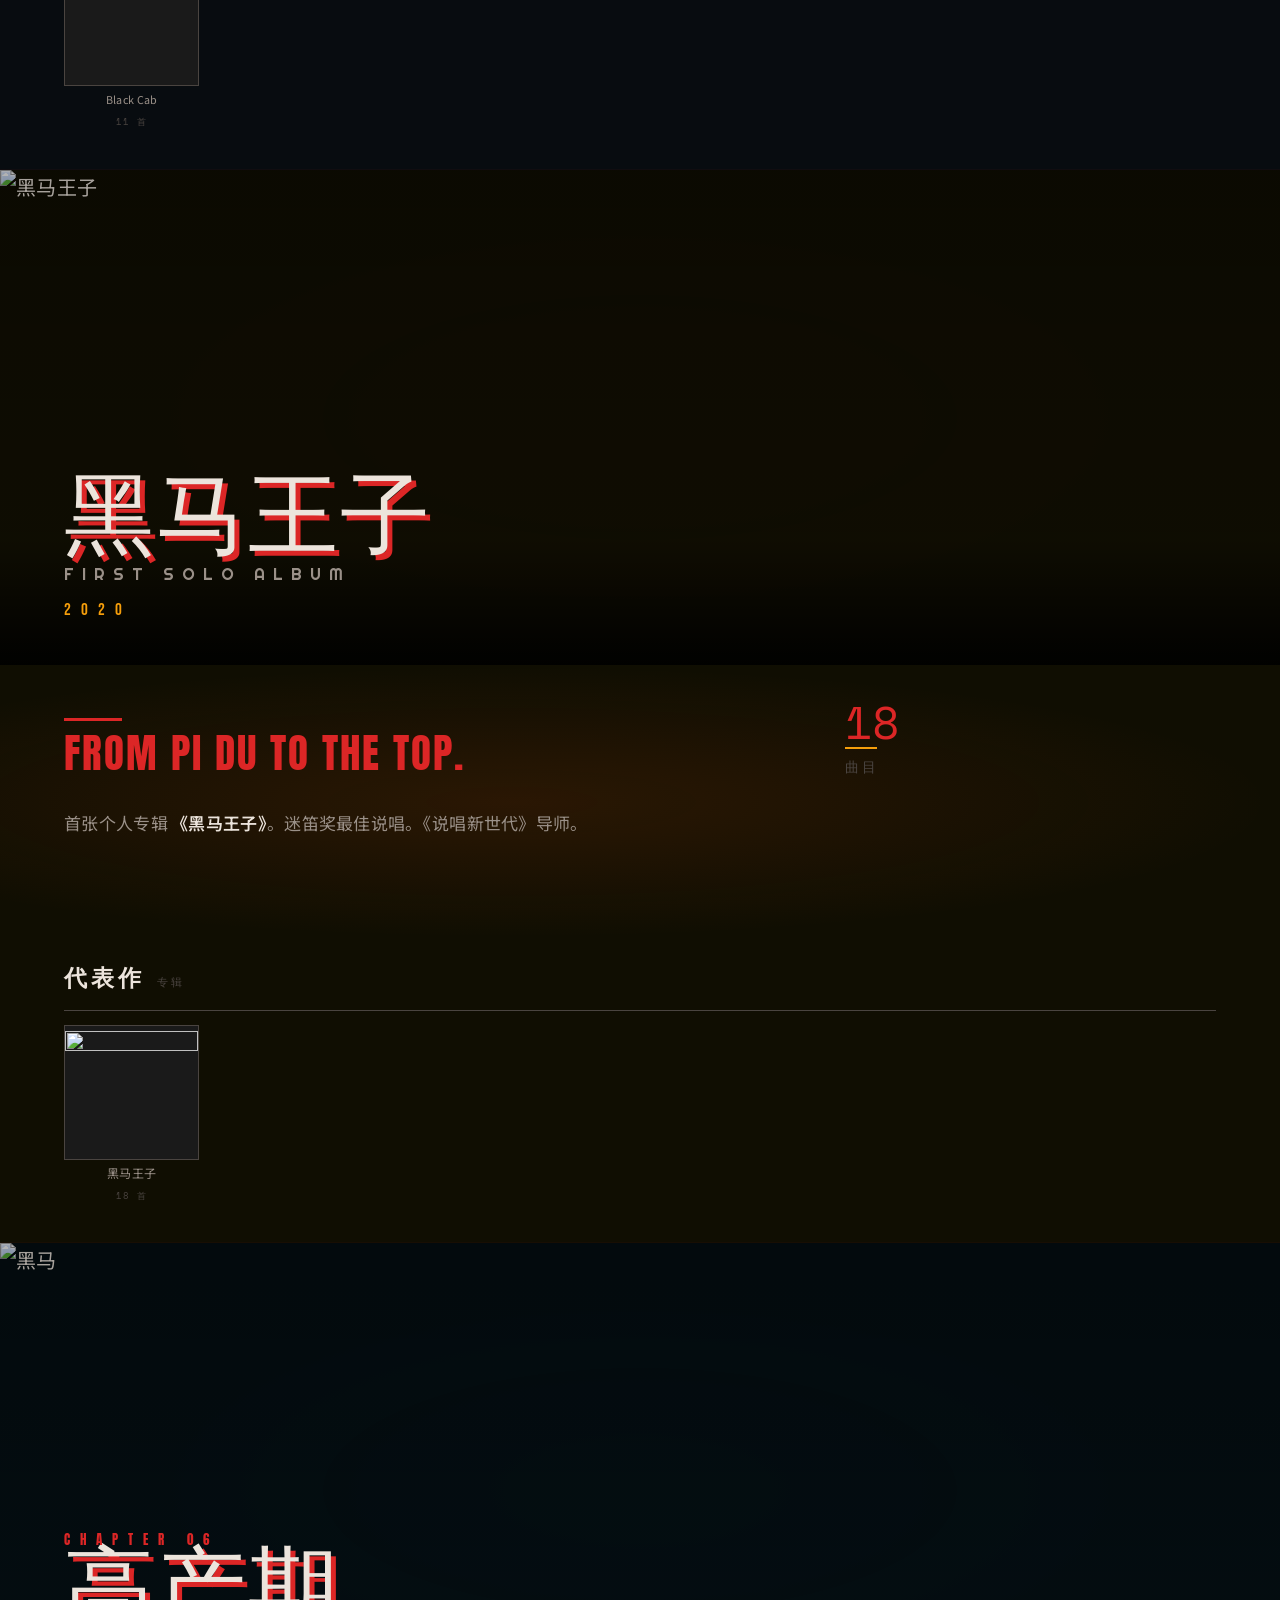
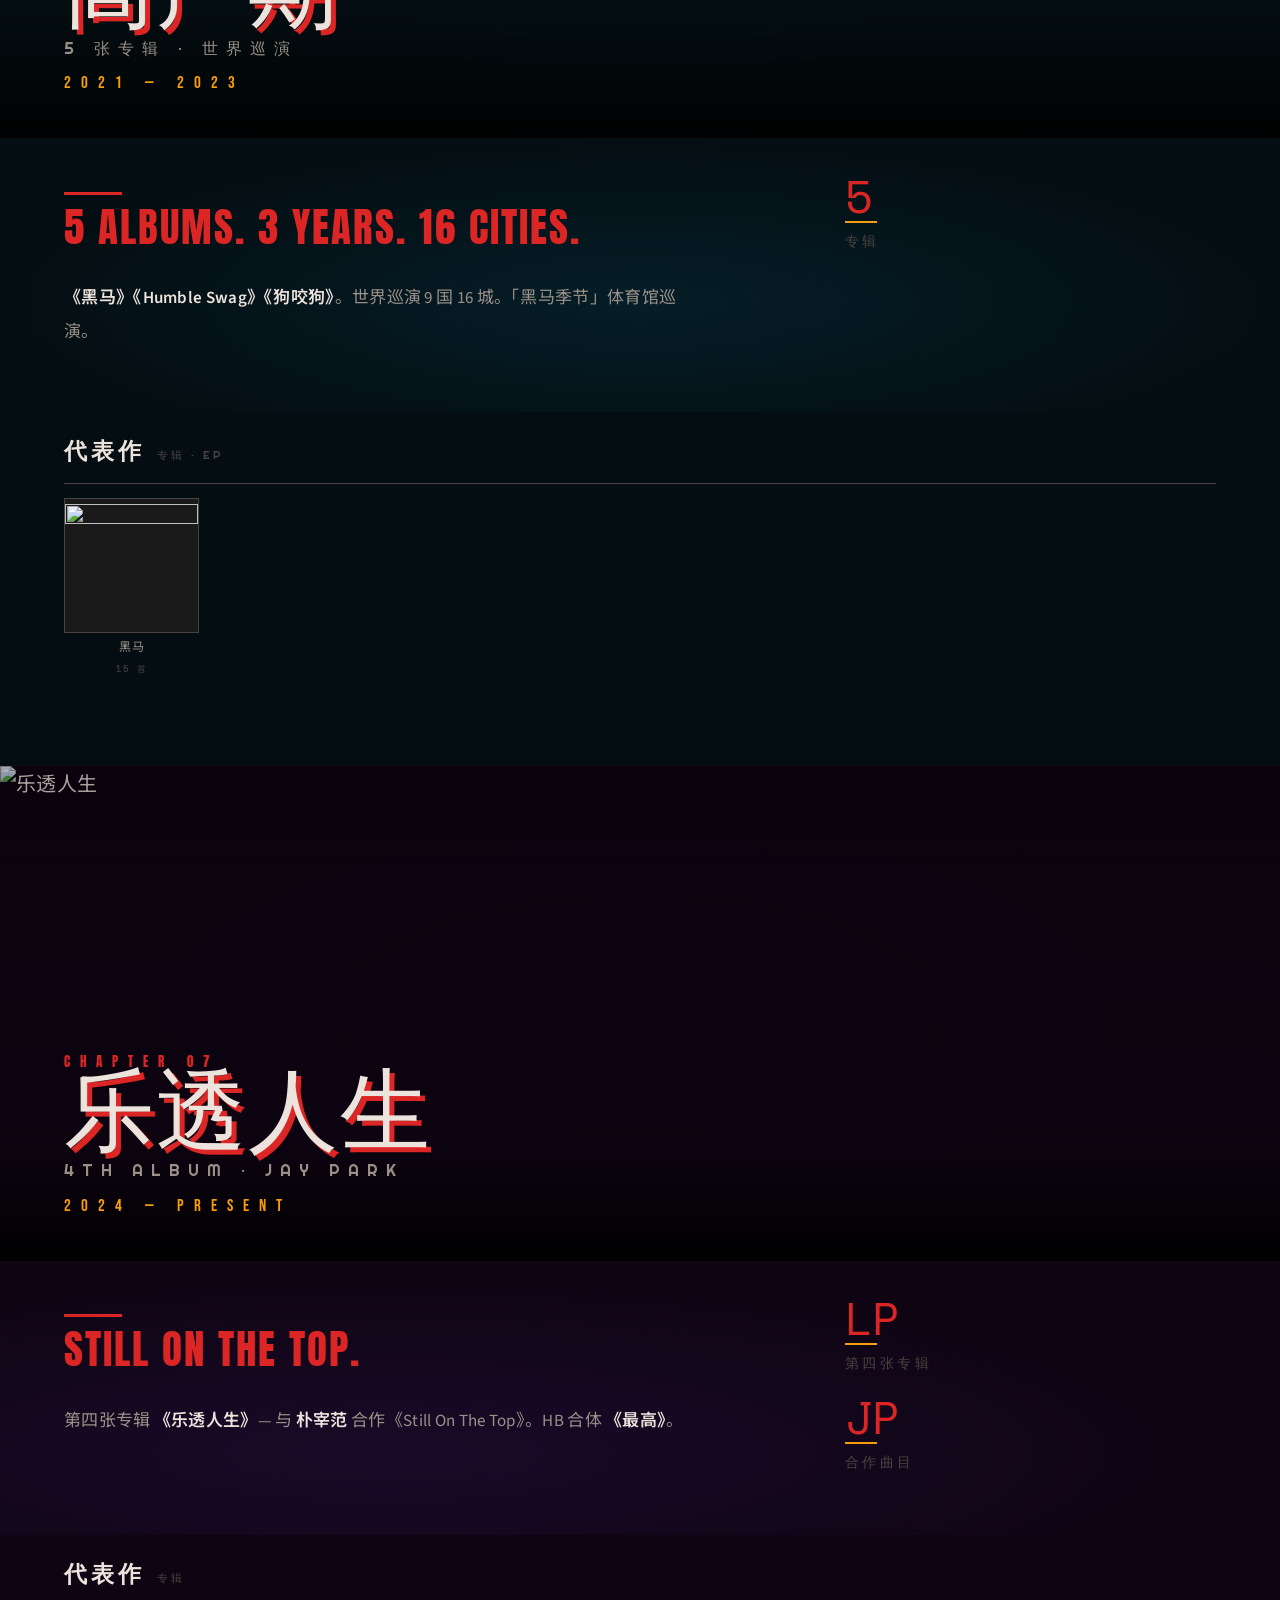
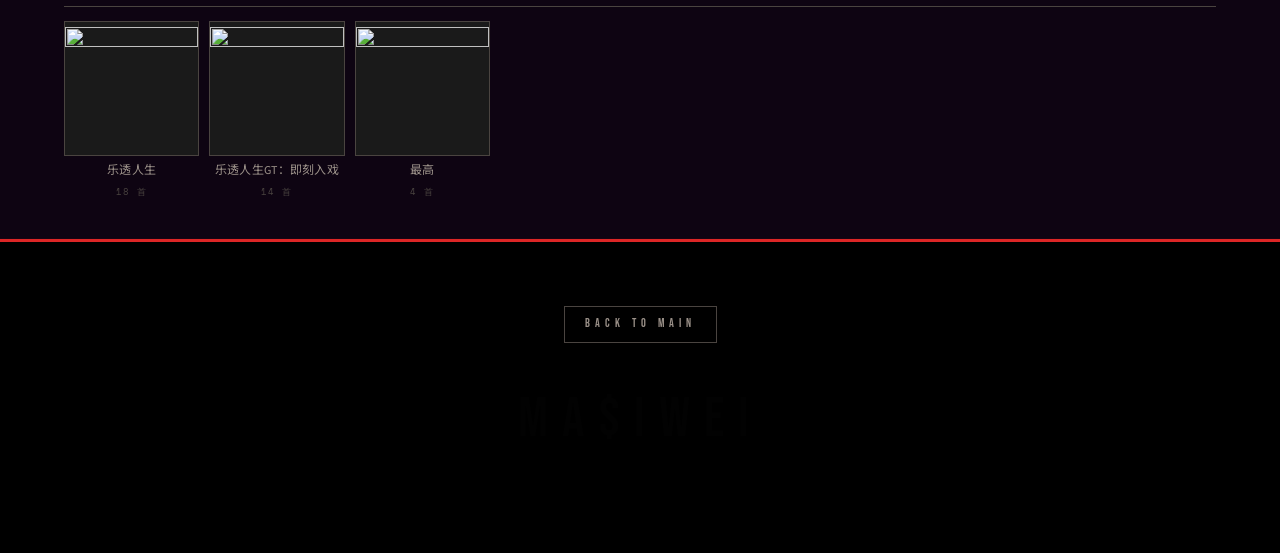
==== commit 60320ddd: "Optimize: online playback speed, mobile UI, side nav overlap fix - Add AbortController with timeout " ====
--- a/artist-masiwei.html
+++ b/artist-masiwei.html
@@ -159,7 +159,7 @@
 .hero-coverlines,.hero-coverlines-r{display:none}.hero-img-wrap{width:clamp(160px,40vw,240px);height:clamp(160px,40vw,240px)}
 .ph-hero{height:clamp(240px,45vw,360px)}.ph-hero .ph-t{font-size:clamp(34px,8vw,48px);text-shadow:4px 4px 0 var(--rd)}.ph-hero .ph-n{font-size:clamp(40px,14vw,56px)}.ph-body{padding:16px 20px}.al-sec{padding:12px 20px 24px}
 .hero h1{font-size:clamp(52px,16vw,80px);text-shadow:4px 4px 0 var(--rd)}.hero h1 .sub{font-size:clamp(14px,3.5vw,20px);letter-spacing:14px}.hero-meta{flex-direction:column;align-items:center;gap:4px}.pq{font-size:clamp(20px,5vw,30px)}.top-bar{padding:10px 16px;font-size:11px}.g-d{left:1%;opacity:0.05;width:40px}
-.pb-main{flex-wrap:wrap;padding:6px 10px;gap:4px}.pb-info{max-width:120px}.pb-name{font-size:12px}.pb-controls{gap:2px}.pb-btn{width:24px;height:24px;font-size:10px}.pb-play{width:28px;height:28px}.pb-prog-wrap{order:10;width:100%}.pb-time{font-size:9px;min-width:60px}.pb-lyrics.show{max-height:120px;padding:4px 10px}.pbl-line{font-size:12px}}
+.pb-main{flex-wrap:wrap;padding:6px 10px;gap:4px}.pb-info{max-width:120px}.pb-name{font-size:12px}.pb-controls{gap:2px}.pb-btn{width:24px;height:24px;font-size:10px}.pb-play{width:28px;height:28px}.pb-prog-wrap{order:10;width:100%}.pb-time{font-size:9px;min-width:60px}.pb-lyrics.show{max-height:120px;padding:4px 10px}.pbl-line{font-size:12px}.phase-albums{grid-template-columns:repeat(auto-fill,minmax(110px,1fr));gap:8px;padding-right:40px}.phase-album-card .ti-p{width:28px;height:28px;font-size:11px}}
 @media(max-width:480px){.phase-albums{grid-template-columns:repeat(2,1fr)}.ph-hero{height:200px}.ph-hero .ph-c{padding:14px}.pb-info{max-width:80px}.pb-btn{width:20px;height:20px}.pb-play{width:24px;height:24px}}
 @media(prefers-reduced-motion:reduce){.phase,.hero .sc,.phase-album-card,.tag,.ec,.sb,.pq,.ph-hero .ph-n,.ph-text,.tags-anim,.side .sb,.phase-header *,.ph-sub,.ph-ch,.al-h{opacity:1;transform:none!important;transition:none!important;animation:none!important}.hero-stats .num{opacity:1;transform:none;animation:none}.hero-img-wrap::before,.hero-img-wrap::after{animation:none!important}.player-bar{transition:none}.phase{opacity:1}}
 </style>
